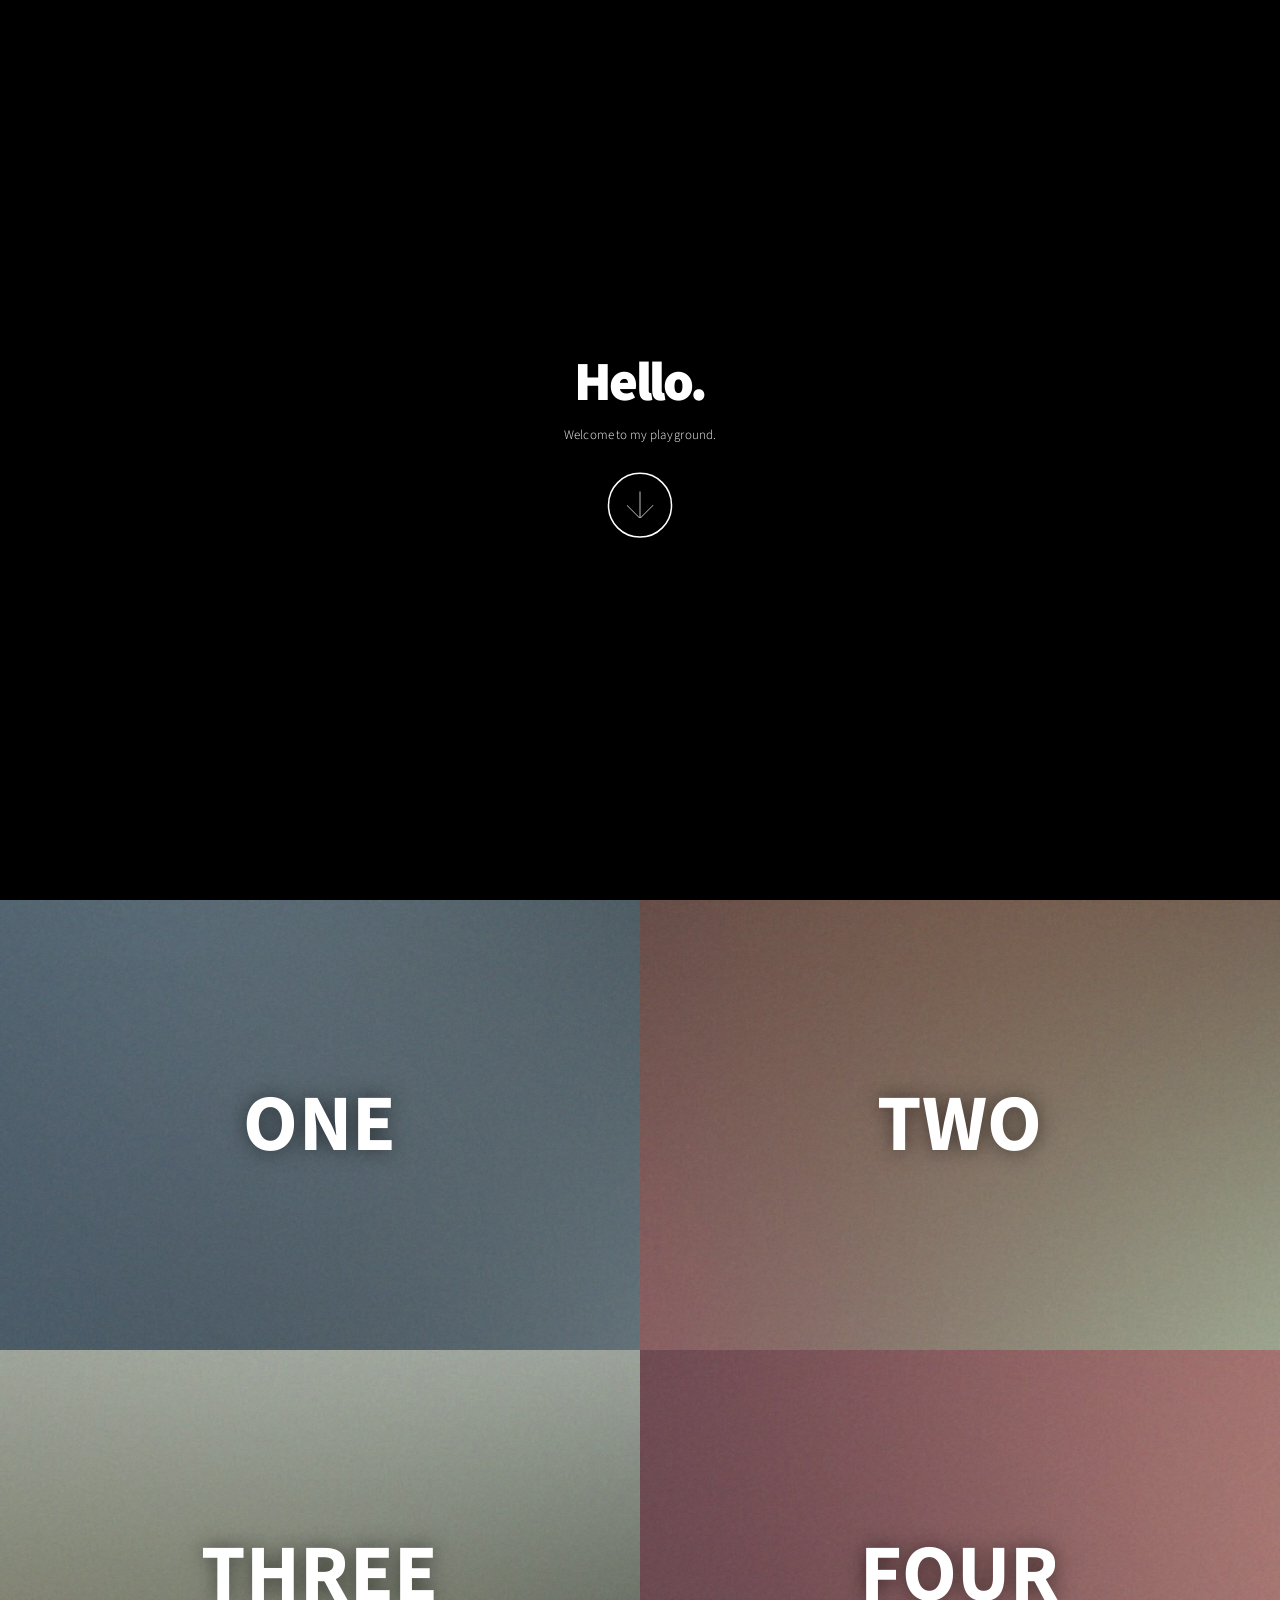
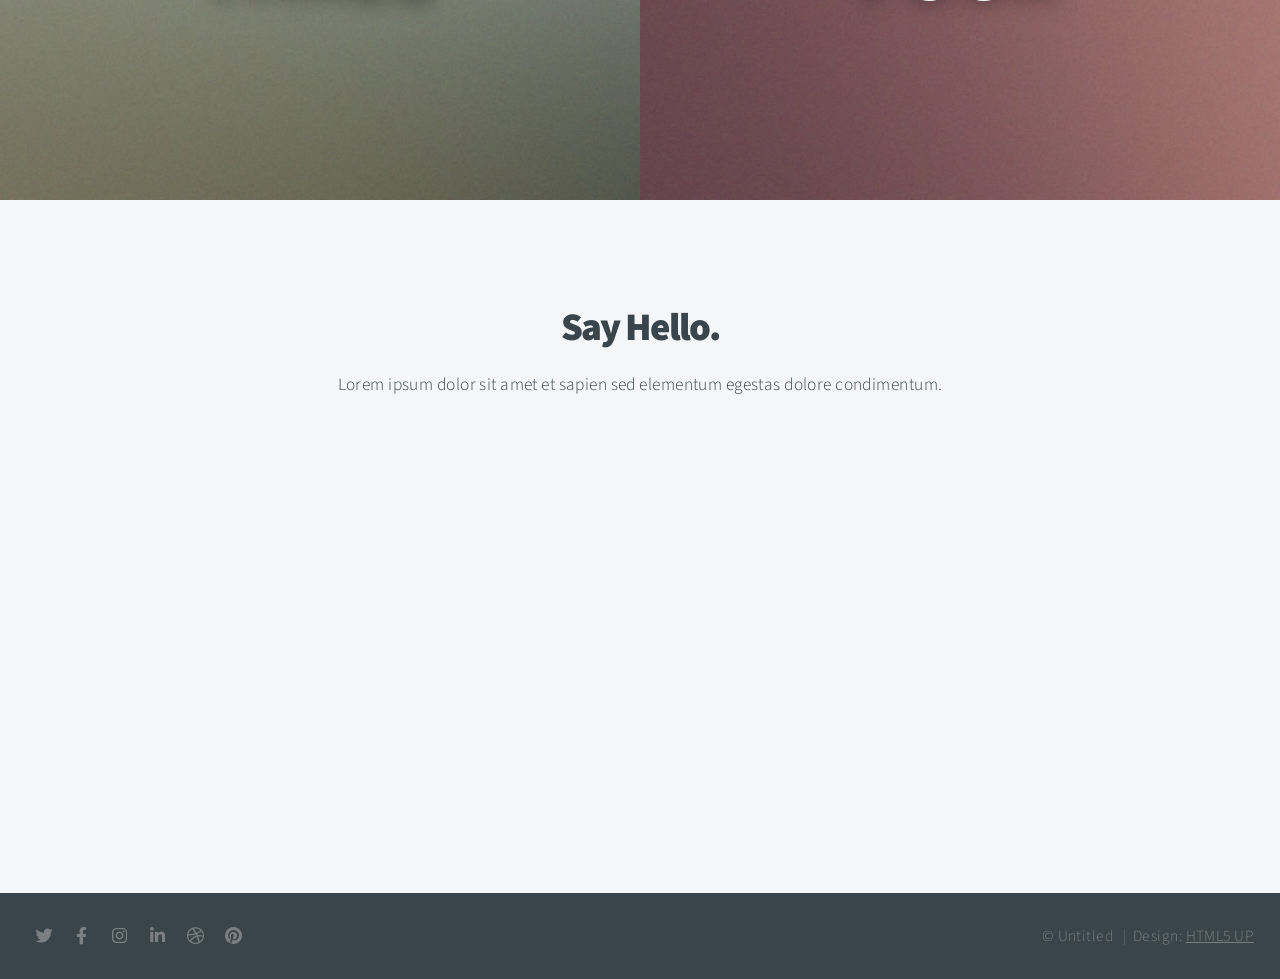
==== index.html @ 588d079d "first upload" ====
<!doctype html>
<!--
	Big Picture by HTML5 UP
	html5up.net | @ajlkn
	Free for personal and commercial use under the CCA 3.0 license (html5up.net/license)
-->
<html>
  <head>
    <title>BlackBrush</title>
    <meta charset="utf-8" />
    <meta
      name="viewport"
      content="width=device-width, initial-scale=1, user-scalable=no"
    />
    <link rel="stylesheet" href="assets/css/main.css" />
    <noscript
      ><link rel="stylesheet" href="assets/css/noscript.css"
    /></noscript>
  </head>
  <body class="is-preload">
    <!-- Header removed -->

    <!-- Intro -->
    <section id="intro" class="main style1 dark fullscreen">
      <div class="intro-video">
        <video id="intro-video" muted loop playsinline preload="metadata">
          <source src="video/loop-full.mp4" type="video/mp4" />
        </video>
      </div>
      <div class="content">
        <header>
          <h2>Hello.</h2>
        </header>
        <p>Welcome to my playground.</p>
        <footer>
          <a href="#work" class="button style2 down">More</a>
        </footer>
      </div>
    </section>

    <!-- #one and #two removed per request -->

    <!-- Work -->
    <section id="work" class="main style3 primary">
      <div class="content">
        <div class="gallery" id="gallery-main">
          <!-- PANEL 1 - Click to open Gallery One -->
          <!-- Do not edit the lightbox image list here; add lightbox images only in the hidden gallery section below -->
          <article class="from-left">
            <a href="#" class="image fit gallery-trigger" data-gallery="1">
              <img src="images/thumbs/01.jpg" alt="" />
              <div class="panel-text">One</div>
            </a>
          </article>

          <!-- PANEL 2 - Click to open Gallery Two -->
          <article class="from-right">
            <a href="#" class="image fit gallery-trigger" data-gallery="2">
              <img src="images/thumbs/02.jpg" alt="" />
              <div class="panel-text">Two</div>
            </a>
          </article>

          <!-- PANEL 3 - Click to open Gallery Three -->
          <article class="from-left">
            <a href="#" class="image fit gallery-trigger" data-gallery="3">
              <img src="images/thumbs/03.jpg" alt="" />
              <div class="panel-text">Three</div>
            </a>
          </article>

          <!-- PANEL 4 - Click to open Gallery Four -->
          <article class="from-right">
            <a href="#" class="image fit gallery-trigger" data-gallery="4">
              <img src="images/thumbs/04.jpg" alt="" />
              <div class="panel-text">Four</div>
            </a>
          </article>
        </div>

        <!-- OFF-SCREEN GALLERIES - Only edit this section to add or change lightbox images -->
        <!-- These hidden containers are the single source for each panel's lightbox content. -->
        <!-- For each gallery, edit the link target and visible text below using the attributes: -->
        <!--   data-link-href="<filename>" -->
        <!--   data-link-text="<label>" -->
        <!-- Example: data-link-href="video.html" data-link-text="Go to video.html" -->
        <div
          class="lightbox-gallery"
          id="gallery-1"
          data-link-href="video.html"
          data-link-text="See more of video"
          style="position: absolute; left: -9999px; top: -9999px"
        >
          <article>
            <a href="images/fulls/01.jpg">
              <img src="images/fulls/01.jpg" alt="" />
            </a>
          </article>
          <article>
            <a href="images/fulls/happy.jpg">
              <img src="images/fulls/happy.jpg" alt="" />
            </a>
          </article>
          <!-- Add more images here for Gallery 1 -->
        </div>

        <div
          class="lightbox-gallery"
          id="gallery-2"
          data-link-href="consistent.html"
          data-link-text="Go to consistent.html"
          style="position: absolute; left: -9999px; top: -9999px"
        >
          <article>
            <a href="images/fulls/02.jpg">
              <img src="images/fulls/02.jpg" alt="" />
            </a>
          </article>
          <!-- Add more images here for Gallery 2 -->
        </div>

        <div
          class="lightbox-gallery"
          id="gallery-3"
          data-link-href="3D.html"
          data-link-text="Go to 3D.html"
          style="position: absolute; left: -9999px; top: -9999px"
        >
          <article>
            <a href="images/fulls/03.jpg">
              <img src="images/fulls/03.jpg" alt="" />
            </a>
          </article>
          <!-- Add more images here for Gallery 3 -->
        </div>

        <div
          class="lightbox-gallery"
          id="gallery-4"
          data-link-href="other.html"
          data-link-text="Go to other.html"
          style="position: absolute; left: -9999px; top: -9999px"
        >
          <article>
            <a href="images/fulls/04.jpg">
              <img src="images/fulls/04.jpg" alt="" />
            </a>
          </article>
          <article>
            <a href="images/fulls/05.jpg">
              <img src="images/fulls/05.jpg" alt="" />
            </a>
          </article>
          <article>
            <a href="images/fulls/smiley.png">
              <img src="images/fulls/smiley.png" alt="" />
            </a>
          </article>
        </div>
      </div>
    </section>

    <!-- Contact -->
    <section id="contact" class="main style3 secondary">
      <div class="content">
        <header>
          <h2>Say Hello.</h2>
          <p>
            Lorem ipsum dolor sit amet et sapien sed elementum egestas dolore
            condimentum.
          </p>
        </header>
        <div class="box">
          <form method="post" action="#">
            <div class="fields">
              <div class="field half">
                <input type="text" name="name" placeholder="Name" />
              </div>
              <div class="field half">
                <input type="email" name="email" placeholder="Email" />
              </div>
              <div class="field">
                <textarea
                  name="message"
                  placeholder="Message"
                  rows="6"
                ></textarea>
              </div>
            </div>
            <ul class="actions special">
              <li><input type="submit" value="Send Message" /></li>
            </ul>
          </form>
        </div>
      </div>
    </section>

    <!-- Footer -->
    <footer id="footer">
      <!-- Icons -->
      <ul class="icons">
        <li>
          <a href="#" class="icon brands fa-twitter"
            ><span class="label">Twitter</span></a
          >
        </li>
        <li>
          <a href="#" class="icon brands fa-facebook-f"
            ><span class="label">Facebook</span></a
          >
        </li>
        <li>
          <a href="#" class="icon brands fa-instagram"
            ><span class="label">Instagram</span></a
          >
        </li>
        <li>
          <a href="#" class="icon brands fa-linkedin-in"
            ><span class="label">LinkedIn</span></a
          >
        </li>
        <li>
          <a href="#" class="icon brands fa-dribbble"
            ><span class="label">Dribbble</span></a
          >
        </li>
        <li>
          <a href="#" class="icon brands fa-pinterest"
            ><span class="label">Pinterest</span></a
          >
        </li>
      </ul>

      <!-- Menu -->
      <ul class="menu">
        <li>&copy; Untitled</li>
        <li>Design: <a href="https://html5up.net">HTML5 UP</a></li>
      </ul>
    </footer>

    <!-- Scripts -->
    <script src="assets/js/jquery.min.js"></script>
    <script src="assets/js/jquery.poptrox.min.js"></script>
    <script src="assets/js/jquery.scrolly.min.js"></script>
    <script src="assets/js/jquery.scrollex.min.js"></script>
    <script src="assets/js/browser.min.js"></script>
    <script src="assets/js/breakpoints.min.js"></script>
    <script src="assets/js/util.js"></script>
    <script src="assets/js/main.js"></script>
  </body>
</html>
---- assets/css/main.css ----
@import url("https://fonts.googleapis.com/css?family=Source+Sans+Pro:300,900");
@import url("fontawesome-all.min.css");

/*
	Big Picture by HTML5 UP
	html5up.net | @ajlkn
	Free for personal and commercial use under the CCA 3.0 license (html5up.net/license)
*/

html,
body,
div,
span,
applet,
object,
iframe,
h1,
h2,
h3,
h4,
h5,
h6,
p,
blockquote,
pre,
a,
abbr,
acronym,
address,
big,
cite,
code,
del,
dfn,
em,
img,
ins,
kbd,
q,
s,
samp,
small,
strike,
strong,
sub,
sup,
tt,
var,
b,
u,
i,
center,
dl,
dt,
dd,
ol,
ul,
li,
fieldset,
form,
label,
legend,
table,
caption,
tbody,
tfoot,
thead,
tr,
th,
td,
article,
aside,
canvas,
details,
embed,
figure,
figcaption,
footer,
header,
hgroup,
menu,
nav,
output,
ruby,
section,
summary,
time,
mark,
audio,
video {
  margin: 0;
  padding: 0;
  border: 0;
  font-size: 100%;
  font: inherit;
  vertical-align: baseline;
}

article,
aside,
details,
figcaption,
figure,
footer,
header,
hgroup,
menu,
nav,
section {
  display: block;
}

body {
  line-height: 1;
}

ol,
ul {
  list-style: none;
}

blockquote,
q {
  quotes: none;
}

blockquote:before,
blockquote:after,
q:before,
q:after {
  content: "";
  content: none;
}

table {
  border-collapse: collapse;
  border-spacing: 0;
}

body {
  -webkit-text-size-adjust: none;
}

mark {
  background-color: transparent;
  color: inherit;
}

input::-moz-focus-inner {
  border: 0;
  padding: 0;
}

input,
select,
textarea {
  -moz-appearance: none;
  -webkit-appearance: none;
  -ms-appearance: none;
  appearance: none;
}

/* Basic */

@-ms-viewport {
  width: device-width;
}

html {
  height: 100%;
}

html {
  box-sizing: border-box;
}

*,
*:before,
*:after {
  box-sizing: inherit;
}

body {
  background: #ffffff;
  height: 100%;
  min-width: 320px;
}

body.is-preload *,
body.is-preload *:before,
body.is-preload *:after {
  -moz-animation: none !important;
  -webkit-animation: none !important;
  -ms-animation: none !important;
  animation: none !important;
  -moz-transition: none !important;
  -webkit-transition: none !important;
  -ms-transition: none !important;
  transition: none !important;
}

/* Spinner */

@-moz-keyframes spinner-rotate {
  0% {
    -moz-transform: scale(1) rotate(0deg);
    -webkit-transform: scale(1) rotate(0deg);
    -ms-transform: scale(1) rotate(0deg);
    transform: scale(1) rotate(0deg);
  }

  100% {
    -moz-transform: scale(1) rotate(360deg);
    -webkit-transform: scale(1) rotate(360deg);
    -ms-transform: scale(1) rotate(360deg);
    transform: scale(1) rotate(360deg);
  }
}

@-webkit-keyframes spinner-rotate {
  0% {
    -moz-transform: scale(1) rotate(0deg);
    -webkit-transform: scale(1) rotate(0deg);
    -ms-transform: scale(1) rotate(0deg);
    transform: scale(1) rotate(0deg);
  }

  100% {
    -moz-transform: scale(1) rotate(360deg);
    -webkit-transform: scale(1) rotate(360deg);
    -ms-transform: scale(1) rotate(360deg);
    transform: scale(1) rotate(360deg);
  }
}

@-ms-keyframes spinner-rotate {
  0% {
    -moz-transform: scale(1) rotate(0deg);
    -webkit-transform: scale(1) rotate(0deg);
    -ms-transform: scale(1) rotate(0deg);
    transform: scale(1) rotate(0deg);
  }

  100% {
    -moz-transform: scale(1) rotate(360deg);
    -webkit-transform: scale(1) rotate(360deg);
    -ms-transform: scale(1) rotate(360deg);
    transform: scale(1) rotate(360deg);
  }
}

@keyframes spinner-rotate {
  0% {
    -moz-transform: scale(1) rotate(0deg);
    -webkit-transform: scale(1) rotate(0deg);
    -ms-transform: scale(1) rotate(0deg);
    transform: scale(1) rotate(0deg);
  }

  100% {
    -moz-transform: scale(1) rotate(360deg);
    -webkit-transform: scale(1) rotate(360deg);
    -ms-transform: scale(1) rotate(360deg);
    transform: scale(1) rotate(360deg);
  }
}

/* Loader */

@-moz-keyframes spinner-show {
  0% {
    opacity: 0;
  }

  100% {
    opacity: 1;
  }
}

@-webkit-keyframes spinner-show {
  0% {
    opacity: 0;
  }

  100% {
    opacity: 1;
  }
}

@-ms-keyframes spinner-show {
  0% {
    opacity: 0;
  }

  100% {
    opacity: 1;
  }
}

@keyframes spinner-show {
  0% {
    opacity: 0;
  }

  100% {
    opacity: 1;
  }
}

@-moz-keyframes spinner-hide {
  0% {
    -moz-transform: scale(1) rotate(0deg);
    -webkit-transform: scale(1) rotate(0deg);
    -ms-transform: scale(1) rotate(0deg);
    transform: scale(1) rotate(0deg);
    color: #e5e6e7;
    z-index: 100001;
  }

  99% {
    -moz-transform: scale(0.5) rotate(360deg);
    -webkit-transform: scale(0.5) rotate(360deg);
    -ms-transform: scale(0.5) rotate(360deg);
    transform: scale(0.5) rotate(360deg);
    color: #e5e6e7;
    z-index: 100001;
  }

  100% {
    -moz-transform: scale(0.5) rotate(360deg);
    -webkit-transform: scale(0.5) rotate(360deg);
    -ms-transform: scale(0.5) rotate(360deg);
    transform: scale(0.5) rotate(360deg);
    color: #e5e6e7;
    z-index: -1;
  }
}

@-webkit-keyframes spinner-hide {
  0% {
    -moz-transform: scale(1) rotate(0deg);
    -webkit-transform: scale(1) rotate(0deg);
    -ms-transform: scale(1) rotate(0deg);
    transform: scale(1) rotate(0deg);
    color: #e5e6e7;
    z-index: 100001;
  }

  99% {
    -moz-transform: scale(0.5) rotate(360deg);
    -webkit-transform: scale(0.5) rotate(360deg);
    -ms-transform: scale(0.5) rotate(360deg);
    transform: scale(0.5) rotate(360deg);
    color: #e5e6e7;
    z-index: 100001;
  }

  100% {
    -moz-transform: scale(0.5) rotate(360deg);
    -webkit-transform: scale(0.5) rotate(360deg);
    -ms-transform: scale(0.5) rotate(360deg);
    transform: scale(0.5) rotate(360deg);
    color: #e5e6e7;
    z-index: -1;
  }
}

@-ms-keyframes spinner-hide {
  0% {
    -moz-transform: scale(1) rotate(0deg);
    -webkit-transform: scale(1) rotate(0deg);
    -ms-transform: scale(1) rotate(0deg);
    transform: scale(1) rotate(0deg);
    color: #e5e6e7;
    z-index: 100001;
  }

  99% {
    -moz-transform: scale(0.5) rotate(360deg);
    -webkit-transform: scale(0.5) rotate(360deg);
    -ms-transform: scale(0.5) rotate(360deg);
    transform: scale(0.5) rotate(360deg);
    color: #e5e6e7;
    z-index: 100001;
  }

  100% {
    -moz-transform: scale(0.5) rotate(360deg);
    -webkit-transform: scale(0.5) rotate(360deg);
    -ms-transform: scale(0.5) rotate(360deg);
    transform: scale(0.5) rotate(360deg);
    color: #e5e6e7;
    z-index: -1;
  }
}

@keyframes spinner-hide {
  0% {
    -moz-transform: scale(1) rotate(0deg);
    -webkit-transform: scale(1) rotate(0deg);
    -ms-transform: scale(1) rotate(0deg);
    transform: scale(1) rotate(0deg);
    color: #e5e6e7;
    z-index: 100001;
  }

  99% {
    -moz-transform: scale(0.5) rotate(360deg);
    -webkit-transform: scale(0.5) rotate(360deg);
    -ms-transform: scale(0.5) rotate(360deg);
    transform: scale(0.5) rotate(360deg);
    color: #e5e6e7;
    z-index: 100001;
  }

  100% {
    -moz-transform: scale(0.5) rotate(360deg);
    -webkit-transform: scale(0.5) rotate(360deg);
    -ms-transform: scale(0.5) rotate(360deg);
    transform: scale(0.5) rotate(360deg);
    color: #e5e6e7;
    z-index: -1;
  }
}

@-moz-keyframes overlay-hide {
  0% {
    opacity: 1;
    z-index: 100000;
  }

  15% {
    opacity: 1;
    z-index: 100000;
  }

  99% {
    opacity: 0;
    z-index: 100000;
  }

  100% {
    opacity: 0;
    z-index: -1;
  }
}

@-webkit-keyframes overlay-hide {
  0% {
    opacity: 1;
    z-index: 100000;
  }

  15% {
    opacity: 1;
    z-index: 100000;
  }

  99% {
    opacity: 0;
    z-index: 100000;
  }

  100% {
    opacity: 0;
    z-index: -1;
  }
}

@-ms-keyframes overlay-hide {
  0% {
    opacity: 1;
    z-index: 100000;
  }

  15% {
    opacity: 1;
    z-index: 100000;
  }

  99% {
    opacity: 0;
    z-index: 100000;
  }

  100% {
    opacity: 0;
    z-index: -1;
  }
}

@keyframes overlay-hide {
  0% {
    opacity: 1;
    z-index: 100000;
  }

  15% {
    opacity: 1;
    z-index: 100000;
  }

  99% {
    opacity: 0;
    z-index: 100000;
  }

  100% {
    opacity: 0;
    z-index: -1;
  }
}

body {
  text-decoration: none;
}

body:before {
  -moz-animation:
    spinner-show 1.5s 1 0.25s ease forwards,
    spinner-hide 0.25s ease-in-out forwards !important;
  -webkit-animation:
    spinner-show 1.5s 1 0.25s ease forwards,
    spinner-hide 0.25s ease-in-out forwards !important;
  -ms-animation:
    spinner-show 1.5s 1 0.25s ease forwards,
    spinner-hide 0.25s ease-in-out forwards !important;
  animation:
    spinner-show 1.5s 1 0.25s ease forwards,
    spinner-hide 0.25s ease-in-out forwards !important;
  -moz-transform-origin: 50% 50%;
  -webkit-transform-origin: 50% 50%;
  -ms-transform-origin: 50% 50%;
  transform-origin: 50% 50%;
  -moz-osx-font-smoothing: grayscale;
  -webkit-font-smoothing: antialiased;
  font-family: FontAwesome;
  font-style: normal;
  font-weight: normal;
  text-transform: none !important;
  color: #e5e6e7;
  content: "\f1ce";
  cursor: default;
  display: block;
  font-size: 2em;
  height: 2em;
  left: 50%;
  line-height: 2em;
  margin: -1em 0 0 -1em;
  opacity: 0;
  position: fixed;
  text-align: center;
  top: 50%;
  width: 2em;
  z-index: -1;
}

body:after {
  -moz-animation: overlay-hide 1.5s ease-in forwards !important;
  -webkit-animation: overlay-hide 1.5s ease-in forwards !important;
  -ms-animation: overlay-hide 1.5s ease-in forwards !important;
  animation: overlay-hide 1.5s ease-in forwards !important;
  background: #ffffff;
  content: "";
  display: block;
  height: 100%;
  left: 0;
  opacity: 0;
  position: fixed;
  top: 0;
  width: 100%;
  z-index: -1;
}

body.is-preload:before {
  -moz-animation:
    spinner-show 1.5s 1 0.25s ease forwards,
    spinner-rotate 0.75s infinite linear !important;
  -webkit-animation:
    spinner-show 1.5s 1 0.25s ease forwards,
    spinner-rotate 0.75s infinite linear !important;
  -ms-animation:
    spinner-show 1.5s 1 0.25s ease forwards,
    spinner-rotate 0.75s infinite linear !important;
  animation:
    spinner-show 1.5s 1 0.25s ease forwards,
    spinner-rotate 0.75s infinite linear !important;
  z-index: 100001;
}

body.is-preload:after {
  -moz-animation: none !important;
  -webkit-animation: none !important;
  -ms-animation: none !important;
  animation: none !important;
  opacity: 1;
  z-index: 100000;
}

@media (-webkit-min-device-pixel-ratio: 2) {
  body:before {
    line-height: 2.025em;
  }
}

/* Type */

body,
input,
textarea,
select {
  font-family: "Source Sans Pro", "sans-serif";
  font-weight: 300;
  font-size: 18pt;
  line-height: 1.75em;
  color: #39454b;
  letter-spacing: 0.025em;
}

@media screen and (max-width: 1920px) {
  body,
  input,
  textarea,
  select {
    font-size: 17pt;
  }
}

@media screen and (max-width: 1680px) {
  body,
  input,
  textarea,
  select {
    font-size: 15pt;
  }
}

@media screen and (max-width: 1280px) {
  body,
  input,
  textarea,
  select {
    font-size: 13pt;
  }
}

@media screen and (max-width: 1000px) {
  body,
  input,
  textarea,
  select {
    font-size: 13pt;
  }
}

@media screen and (max-width: 736px) {
  body,
  input,
  textarea,
  select {
    font-size: 12pt;
    line-height: 1.5em;
  }
}

h1,
h2,
h3,
h4,
h5,
h6 {
  font-weight: 900;
  color: inherit;
  letter-spacing: -0.0325em;
}

h1 a,
h2 a,
h3 a,
h4 a,
h5 a,
h6 a {
  color: inherit;
  text-decoration: none;
}

h2 {
  font-size: 2.25em;
  line-height: 1.25em;
  letter-spacing: -0.05em;
}

@media screen and (max-width: 736px) {
  h2 {
    font-size: 1.5em;
  }
}

strong,
b {
  font-weight: 900;
  color: inherit;
}

em,
i {
  font-style: italic;
}

a {
  -moz-transition: color 0.2s ease-in-out;
  -webkit-transition: color 0.2s ease-in-out;
  -ms-transition: color 0.2s ease-in-out;
  transition: color 0.2s ease-in-out;
  color: #98c593;
}

sub {
  position: relative;
  top: 0.5em;
  font-size: 0.8em;
}

sup {
  position: relative;
  top: -0.5em;
  font-size: 0.8em;
}

hr {
  border: 0;
  border-top: solid 1px #e5e6e7;
}

blockquote {
  border-left: solid 0.5em #e5e6e7;
  padding: 1em 0 1em 2em;
  font-style: italic;
}

p,
ul,
ol,
dl,
table {
  margin-bottom: 1em;
}

/* Box */

.box {
  background: #ffffff;
  color: #39454b;
  padding: 2em;
}

.box > :last-child {
  margin-bottom: 0;
}

.box.style2 {
  padding: 3.5em 2.5em 3.5em 2.5em;
}

@media screen and (max-width: 736px) {
  .box {
    padding: 1em;
  }

  .box.style2 {
    padding: 1.5em 1.25em 1.5em 1.25em;
    background-color: rgba(255, 255, 255, 0.9);
  }
}

/* Button */

input[type="button"],
input[type="submit"],
input[type="reset"],
.button,
button {
  -moz-appearance: none;
  -webkit-appearance: none;
  -ms-appearance: none;
  appearance: none;
  -moz-transition: background-color 0.2s ease-in-out;
  -webkit-transition: background-color 0.2s ease-in-out;
  -ms-transition: background-color 0.2s ease-in-out;
  transition: background-color 0.2s ease-in-out;
  background-color: #98c593;
  border: 0;
  border-radius: 3.5em;
  color: #ffffff;
  cursor: pointer;
  display: inline-block;
  height: 3.5em;
  line-height: 3.5em;
  outline: 0;
  padding: 0 2em 0 2em;
  position: relative;
  text-align: center;
  text-decoration: none;
}

input[type="button"].down,
input[type="submit"].down,
input[type="reset"].down,
.button.down,
button.down {
  width: 5em;
  height: 5em;
  line-height: 4.5em;
  padding: 0;
  background-image: url("images/dark-arrow.svg");
  background-position: center center;
  background-repeat: no-repeat;
  text-indent: -10em;
  overflow: hidden;
}

input[type="button"].down.anchored,
input[type="submit"].down.anchored,
input[type="reset"].down.anchored,
.button.down.anchored,
button.down.anchored {
  bottom: 0;
  border-bottom: 0;
  border-radius: 3em 3em 0 0;
  height: 4.5em;
  margin-left: -2.5em;
}

input[type="button"].anchored,
input[type="submit"].anchored,
input[type="reset"].anchored,
.button.anchored,
button.anchored {
  position: absolute;
  left: 50%;
}

input[type="button"]:hover,
input[type="submit"]:hover,
input[type="reset"]:hover,
.button:hover,
button:hover {
  background-color: #a8cea4;
}

input[type="button"]:active,
input[type="submit"]:active,
input[type="reset"]:active,
.button:active,
button:active {
  background-color: #88bc82;
}

input[type="button"].style2,
input[type="submit"].style2,
input[type="reset"].style2,
.button.style2,
button.style2 {
  background-color: transparent;
  border: solid 2px #e5e6e7;
  color: inherit;
}

input[type="button"].style2:hover,
input[type="submit"].style2:hover,
input[type="reset"].style2:hover,
.button.style2:hover,
button.style2:hover {
  background-color: rgba(229, 230, 231, 0.25);
}

input[type="button"].style2:active,
input[type="submit"].style2:active,
input[type="reset"].style2:active,
.button.style2:active,
button.style2:active {
  background-color: rgba(229, 230, 231, 0.375);
}

input[type="button"].style2.down,
input[type="submit"].style2.down,
input[type="reset"].style2.down,
.button.style2.down,
button.style2.down {
  background-image: url("images/arrow.svg");
}

/* Form */

form {
  margin: 0 0 2em 0;
}

form > :last-child {
  margin-bottom: 0;
}

form > .fields {
  display: -moz-flex;
  display: -webkit-flex;
  display: -ms-flex;
  display: flex;
  -moz-flex-wrap: wrap;
  -webkit-flex-wrap: wrap;
  -ms-flex-wrap: wrap;
  flex-wrap: wrap;
  width: calc(100% + 3em);
  margin: -1.5em 0 2em -1.5em;
}

form > .fields > .field {
  -moz-flex-grow: 0;
  -webkit-flex-grow: 0;
  -ms-flex-grow: 0;
  flex-grow: 0;
  -moz-flex-shrink: 0;
  -webkit-flex-shrink: 0;
  -ms-flex-shrink: 0;
  flex-shrink: 0;
  padding: 1.5em 0 0 1.5em;
  width: calc(100% - 1.5em);
}

form > .fields > .field.half {
  width: calc(50% - 0.75em);
}

form > .fields > .field.third {
  width: calc(100% / 3 - 0.5em);
}

form > .fields > .field.quarter {
  width: calc(25% - 0.375em);
}

@media screen and (max-width: 480px) {
  form > .fields {
    width: calc(100% + 2em);
    margin: -1em 0 2em -1em;
  }

  form > .fields > .field {
    padding: 1em 0 0 1em;
    width: calc(100% - 1em);
  }

  form > .fields > .field.half {
    width: calc(100% - 1em);
  }

  form > .fields > .field.third {
    width: calc(100% - 1em);
  }

  form > .fields > .field.quarter {
    width: calc(100% - 1em);
  }
}

label {
  display: block;
}

input[type="text"],
input[type="password"],
input[type="email"],
input[type="tel"],
input[type="search"],
input[type="url"],
select,
textarea {
  -moz-appearance: none;
  -webkit-appearance: none;
  -ms-appearance: none;
  appearance: none;
  -moz-transition:
    border-color 0.2s ease-in-out,
    color 0.2s ease-in-out;
  -webkit-transition:
    border-color 0.2s ease-in-out,
    color 0.2s ease-in-out;
  -ms-transition:
    border-color 0.2s ease-in-out,
    color 0.2s ease-in-out;
  transition:
    border-color 0.2s ease-in-out,
    color 0.2s ease-in-out;
  color: #39454b;
  display: block;
  width: 100%;
  padding: 0.65em 0.75em;
  background: none;
  border: solid 2px #e5e6e7;
  color: inherit;
  border-radius: 0.5em;
  outline: none;
}

input[type="text"]:focus,
input[type="password"]:focus,
input[type="email"]:focus,
input[type="tel"]:focus,
input[type="search"]:focus,
input[type="url"]:focus,
select:focus,
textarea:focus {
  border-color: #9ac8e9;
}

input[type="text"],
input[type="password"],
input[type="email"],
input[type="tel"],
input[type="search"],
input[type="url"],
select {
  line-height: 1.35em;
}

textarea {
  min-height: 8em;
}

::-moz-focus-inner {
  border: 0;
}

::-webkit-input-placeholder {
  opacity: 0.375;
}

:-moz-placeholder {
  opacity: 0.375;
}

::-moz-placeholder {
  opacity: 0.375;
}

:-ms-input-placeholder {
  opacity: 0.375;
}

/* Icon */

.icon {
  text-decoration: none;
  position: relative;
  text-decoration: none;
}

.icon:before {
  -moz-osx-font-smoothing: grayscale;
  -webkit-font-smoothing: antialiased;
  display: inline-block;
  font-style: normal;
  font-variant: normal;
  text-rendering: auto;
  line-height: 1;
  text-transform: none !important;
  font-family: "Font Awesome 5 Free";
  font-weight: 400;
}

.icon:before {
  line-height: inherit;
}

.icon > .label {
  display: none;
}

.icon.solid:before {
  font-weight: 900;
}

.icon.brands:before {
  font-family: "Font Awesome 5 Brands";
}

/* Image */

.image {
  position: relative;
  display: inline-block;
}

.image:before {
  content: "";
  position: absolute;
  left: 0;
  top: 0;
  width: 100%;
  height: 100%;
  background: url("images/overlay.png");
}

.image img {
  display: block;
  width: 100%;
}

.image.featured {
  display: block;
  width: 100%;
  margin: 0 0 2em 0;
}

.image.fit {
  display: block;
  width: 100%;
}

.image.left {
  float: left;
  margin: 0 2em 2em 0;
}

.image.centered {
  display: block;
  margin: 0 0 2em 0;
}

.image.centered img {
  margin: 0 auto;
  width: auto;
}

/* List */

ul.default {
  list-style: disc;
  padding-left: 1em;
}

ul.default li {
  padding-left: 0.5em;
}

ul.menu {
  cursor: default;
}

ul.menu li {
  display: inline-block;
  line-height: 1em;
  border-left: solid 1px #e5e6e7;
  padding: 0 0 0 0.5em;
  margin: 0 0 0 0.5em;
}

ul.menu li:first-child {
  border-left: 0;
  padding-left: 0;
  margin-left: 0;
}

ol.default {
  list-style: decimal;
  padding-left: 1.25em;
}

ol.default li {
  padding-left: 0.25em;
}

/* Actions */

ul.actions {
  display: -moz-flex;
  display: -webkit-flex;
  display: -ms-flex;
  display: flex;
  cursor: default;
  list-style: none;
  margin-left: -1em;
  padding-left: 0;
}

ul.actions li {
  padding: 0 0 0 1em;
  vertical-align: middle;
}

ul.actions.special {
  -moz-justify-content: center;
  -webkit-justify-content: center;
  -ms-justify-content: center;
  justify-content: center;
  width: 100%;
  margin-left: 0;
}

ul.actions.special li:first-child {
  padding-left: 0;
}

ul.actions.stacked {
  -moz-flex-direction: column;
  -webkit-flex-direction: column;
  -ms-flex-direction: column;
  flex-direction: column;
  margin-left: 0;
}

ul.actions.stacked li {
  padding: 1.3em 0 0 0;
}

ul.actions.stacked li:first-child {
  padding-top: 0;
}

ul.actions.fit {
  width: calc(100% + 1em);
}

ul.actions.fit li {
  -moz-flex-grow: 1;
  -webkit-flex-grow: 1;
  -ms-flex-grow: 1;
  flex-grow: 1;
  -moz-flex-shrink: 1;
  -webkit-flex-shrink: 1;
  -ms-flex-shrink: 1;
  flex-shrink: 1;
  width: 100%;
}

ul.actions.fit li > * {
  width: 100%;
}

ul.actions.fit.stacked {
  width: 100%;
}

@media screen and (max-width: 480px) {
  ul.actions:not(.fixed) {
    -moz-flex-direction: column;
    -webkit-flex-direction: column;
    -ms-flex-direction: column;
    flex-direction: column;
    margin-left: 0;
    width: 100% !important;
  }

  ul.actions:not(.fixed) li {
    -moz-flex-grow: 1;
    -webkit-flex-grow: 1;
    -ms-flex-grow: 1;
    flex-grow: 1;
    -moz-flex-shrink: 1;
    -webkit-flex-shrink: 1;
    -ms-flex-shrink: 1;
    flex-shrink: 1;
    padding: 1em 0 0 0;
    text-align: center;
    width: 100%;
  }

  ul.actions:not(.fixed) li > * {
    width: 100%;
  }

  ul.actions:not(.fixed) li:first-child {
    padding-top: 0;
  }

  ul.actions:not(.fixed) li input[type="submit"],
  ul.actions:not(.fixed) li input[type="reset"],
  ul.actions:not(.fixed) li input[type="button"],
  ul.actions:not(.fixed) li button,
  ul.actions:not(.fixed) li .button {
    width: 100%;
  }

  ul.actions:not(.fixed) li input[type="submit"].icon:before,
  ul.actions:not(.fixed) li input[type="reset"].icon:before,
  ul.actions:not(.fixed) li input[type="button"].icon:before,
  ul.actions:not(.fixed) li button.icon:before,
  ul.actions:not(.fixed) li .button.icon:before {
    margin-left: -0.5rem;
  }
}

/* Icons */

ul.icons {
  cursor: default;
}

ul.icons li {
  display: inline-block;
}

ul.icons a {
  display: inline-block;
  width: 2em;
  height: 2em;
  line-height: 2em;
  text-align: center;
  border: 0;
}

/* Sections/Article */

header {
  margin-bottom: 1em;
}

header p {
  display: block;
  margin: 1em 0 0 0;
  padding: 0 0 0.5em 0;
}

footer {
  margin-top: 2em;
}

/* Table */

table {
  width: 100%;
}

table.default {
  width: 100%;
}

table.default tbody tr:nth-child(2n + 2) {
  background: rgba(229, 230, 231, 0.5);
}

table.default td {
  padding: 0.5em 1em 0.5em 1em;
}

table.default th {
  text-align: left;
  font-weight: 900;
  padding: 0.5em 1em 0.5em 1em;
}

table.default thead {
  background: #39454b;
  color: #ffffff;
}

table.default tfoot {
  background: #e5e6e7;
}

/* Poptrox */

.poptrox-popup {
  -moz-box-sizing: content-box;
  -webkit-box-sizing: content-box;
  -ms-box-sizing: content-box;
  box-sizing: content-box;
  background: #fff;
  padding-bottom: 3em;
  box-shadow: 0 0.1em 0.15em 0 rgba(0, 0, 0, 0.15);
}

.poptrox-popup .loader {
  position: absolute;
  top: 50%;
  left: 50%;
  margin: -1em 0 0 -1em;
  width: 2em;
  height: 2em;
  display: block;
  font-size: 2em;
}

.poptrox-popup .loader:before {
  -moz-animation: spinner-rotate 0.75s infinite linear !important;
  -webkit-animation: spinner-rotate 0.75s infinite linear !important;
  -ms-animation: spinner-rotate 0.75s infinite linear !important;
  animation: spinner-rotate 0.75s infinite linear !important;
  -moz-osx-font-smoothing: grayscale;
  -webkit-font-smoothing: antialiased;
  font-family: FontAwesome;
  font-style: normal;
  font-weight: normal;
  text-transform: none !important;
  color: #e5e6e7;
  content: "\f1ce";
  cursor: default;
  display: block;
  height: 2em;
  left: 0;
  line-height: 2em;
  position: absolute;
  text-align: center;
  top: 0;
  width: 2em;
}

.poptrox-popup .caption {
  position: absolute;
  bottom: 0;
  left: 0;
  background: #ffffff;
  width: 100%;
  height: 3em;
  line-height: 2.8em;
  text-align: center;
  cursor: default;
  z-index: 1;
  font-size: 0.9em;
}

.poptrox-popup .nav-next,
.poptrox-popup .nav-previous {
  -moz-transition: opacity 0.2s ease-in-out;
  -webkit-transition: opacity 0.2s ease-in-out;
  -ms-transition: opacity 0.2s ease-in-out;
  transition: opacity 0.2s ease-in-out;
  position: absolute;
  top: 0;
  width: 50%;
  height: 100%;
  opacity: 0;
  cursor: pointer;
  background: rgba(0, 0, 0, 0.01);
  -webkit-tap-highlight-color: rgba(255, 255, 255, 0);
}

.poptrox-popup .nav-next:before,
.poptrox-popup .nav-previous:before {
  content: "";
  position: absolute;
  width: 96px;
  height: 64px;
  background: url("images/poptrox-nav.svg");
  top: calc(50% - 1.5em);
  margin: -32px 0 0 0;
}

.poptrox-popup:hover .nav-next,
.poptrox-popup:hover .nav-previous {
  opacity: 0.5;
}

.poptrox-popup:hover .nav-next:hover,
.poptrox-popup:hover .nav-previous:hover {
  opacity: 1;
}

.poptrox-popup .nav-previous:before {
  -moz-transform: scaleX(-1);
  -webkit-transform: scaleX(-1);
  -ms-transform: scaleX(-1);
  transform: scaleX(-1);
  -ms-filter: "FlipH";
  filter: FlipH;
}

.poptrox-popup .nav-next {
  right: 0;
}

.poptrox-popup .nav-next:before {
  right: 0;
}

.poptrox-popup .nav-previous {
  left: 0;
}

.poptrox-popup .nav-previous:before {
  left: 0;
}

.poptrox-popup .closer {
  -moz-transition: opacity 0.2s ease-in-out;
  -webkit-transition: opacity 0.2s ease-in-out;
  -ms-transition: opacity 0.2s ease-in-out;
  transition: opacity 0.2s ease-in-out;
  position: absolute;
  top: 0;
  right: 0;
  width: 64px;
  height: 64px;
  text-indent: -9999px;
  z-index: 2;
  opacity: 0;
  -webkit-tap-highlight-color: rgba(255, 255, 255, 0);
}

.poptrox-popup .closer:before {
  content: "";
  display: block;
  position: absolute;
  right: 16px;
  top: 16px;
  width: 40px;
  height: 40px;
  border-radius: 100%;
  box-shadow: inset 0 0 0 2px #fff;
  background: url("images/poptrox-closer.svg") center center;
  color: #ffffff !important;
}

.poptrox-popup:hover .closer {
  opacity: 0.5;
}

.poptrox-popup:hover .closer:hover {
  opacity: 1;
}

body.is-touch .poptrox-popup .nav-next,
body.is-touch .poptrox-popup .nav-previous,
body.is-touch .poptrox-popup .closer {
  opacity: 1 !important;
}

.poptrox-popup .gallery-caption-link {
  position: absolute;
  bottom: 0;
  left: 0;
  width: 100%;
  height: 3em;
  background: #ffffff;
  line-height: 3em;
  text-align: center;
  z-index: 1;
  box-shadow: 0 -1px 0 rgba(0, 0, 0, 0.08);
}

.poptrox-popup .gallery-caption-link a {
  display: inline-block;
  height: 100%;
  padding: 0 1em;
  color: inherit;
  text-decoration: none;
}

.poptrox-popup .gallery-caption-link a:hover {
  background: #f7f7f7;
}

@media screen and (max-width: 736px) {
  .poptrox-popup .nav-next:before,
  .poptrox-popup .nav-previous:before {
    width: 48px;
    height: 32px;
    background-size: contain;
    margin: -16px 0 0 0;
  }

  .poptrox-popup .closer:before {
    right: 12px;
    top: 12px;
    width: 20px;
    height: 20px;
    box-shadow: inset 0 0 0 1px #fff;
    background-size: contain;
    opacity: 0.65;
  }
}

/* Gallery */

/* Gallery: full-screen grid of large boxes */
.gallery {
  display: grid;
  grid-template-columns: repeat(2, 1fr);
  grid-template-rows: repeat(3, 1fr);
  grid-auto-rows: 1fr;
  gap: 0;
  width: 80%;
  max-width: none;
  height: 100%;
  margin: 0 auto;
  align-content: stretch;
  justify-items: stretch;
}

.gallery article {
  transition:
    transform 1s ease,
    opacity 1s ease;
  transform: translateX(0);
  position: relative;
  opacity: 1;
  overflow: hidden;
  height: 100%;
}

.gallery article .image {
  margin: 0;
  display: block;
  width: 100%;
  height: 100%;
}

/* Dissolve-in animation for gallery images on touch/mobile only */
body.is-touch .gallery article img {
  opacity: 0;
  transition: opacity 0.75s ease;
}

body.is-touch .gallery article.dissolve-in img {
  opacity: 1;
}

.gallery article:nth-last-child(1n) {
  transition-delay: 0.05s;
}

.gallery article:nth-last-child(2n) {
  -moz-transition-delay: 0.05s;
  -webkit-transition-delay: 0.05s;
  -ms-transition-delay: 0.05s;
  transition-delay: 0.05s;
}

.gallery article:nth-last-child(2n) {
  -moz-transition-delay: 0.1s;
  -webkit-transition-delay: 0.1s;
  -ms-transition-delay: 0.1s;
  transition-delay: 0.1s;
}

.gallery article:nth-last-child(3n) {
  -moz-transition-delay: 0.1s;
  -webkit-transition-delay: 0.1s;
  -ms-transition-delay: 0.1s;
  transition-delay: 0.1s;
}

.gallery article:nth-last-child(3n) {
  -moz-transition-delay: 0.15s;
  -webkit-transition-delay: 0.15s;
  -ms-transition-delay: 0.15s;
  transition-delay: 0.15s;
}

.gallery article:nth-last-child(4n) {
  -moz-transition-delay: 0.15s;
  -webkit-transition-delay: 0.15s;
  -ms-transition-delay: 0.15s;
  transition-delay: 0.15s;
}

.gallery article:nth-last-child(4n) {
  -moz-transition-delay: 0.2s;
  -webkit-transition-delay: 0.2s;
  -ms-transition-delay: 0.2s;
  transition-delay: 0.2s;
}

.gallery article:nth-last-child(5n) {
  -moz-transition-delay: 0.2s;
  -webkit-transition-delay: 0.2s;
  -ms-transition-delay: 0.2s;
  transition-delay: 0.2s;
}

.gallery article:nth-last-child(5n) {
  -moz-transition-delay: 0.25s;
  -webkit-transition-delay: 0.25s;
  -ms-transition-delay: 0.25s;
  transition-delay: 0.25s;
}

.gallery article:nth-last-child(6n) {
  -moz-transition-delay: 0.25s;
  -webkit-transition-delay: 0.25s;
  -ms-transition-delay: 0.25s;
  transition-delay: 0.25s;
}

.gallery article:nth-last-child(6n) {
  -moz-transition-delay: 0.3s;
  -webkit-transition-delay: 0.3s;
  -ms-transition-delay: 0.3s;
  transition-delay: 0.3s;
}

.gallery article:nth-last-child(7n) {
  -moz-transition-delay: 0.3s;
  -webkit-transition-delay: 0.3s;
  -ms-transition-delay: 0.3s;
  transition-delay: 0.3s;
}

.gallery article:nth-last-child(7n) {
  -moz-transition-delay: 0.35s;
  -webkit-transition-delay: 0.35s;
  -ms-transition-delay: 0.35s;
  transition-delay: 0.35s;
}

.gallery article:nth-last-child(8n) {
  -moz-transition-delay: 0.35s;
  -webkit-transition-delay: 0.35s;
  -ms-transition-delay: 0.35s;
  transition-delay: 0.35s;
}

.gallery article:nth-last-child(8n) {
  -moz-transition-delay: 0.4s;
  -webkit-transition-delay: 0.4s;
  -ms-transition-delay: 0.4s;
  transition-delay: 0.4s;
}

.gallery article:nth-last-child(9n) {
  -moz-transition-delay: 0.4s;
  -webkit-transition-delay: 0.4s;
  -ms-transition-delay: 0.4s;
  transition-delay: 0.4s;
}

.gallery article:nth-last-child(9n) {
  -moz-transition-delay: 0.45s;
  -webkit-transition-delay: 0.45s;
  -ms-transition-delay: 0.45s;
  transition-delay: 0.45s;
}

.gallery article:nth-last-child(10n) {
  -moz-transition-delay: 0.45s;
  -webkit-transition-delay: 0.45s;
  -ms-transition-delay: 0.45s;
  transition-delay: 0.45s;
}

.gallery article:nth-last-child(10n) {
  -moz-transition-delay: 0.5s;
  -webkit-transition-delay: 0.5s;
  -ms-transition-delay: 0.5s;
  transition-delay: 0.5s;
}

.gallery article:nth-last-child(11n) {
  -moz-transition-delay: 0.5s;
  -webkit-transition-delay: 0.5s;
  -ms-transition-delay: 0.5s;
  transition-delay: 0.5s;
}

.gallery article:nth-last-child(11n) {
  -moz-transition-delay: 0.55s;
  -webkit-transition-delay: 0.55s;
  -ms-transition-delay: 0.55s;
  transition-delay: 0.55s;
}

.gallery article:nth-last-child(12n) {
  -moz-transition-delay: 0.55s;
  -webkit-transition-delay: 0.55s;
  -ms-transition-delay: 0.55s;
  transition-delay: 0.55s;
}

.gallery article:nth-last-child(12n) {
  -moz-transition-delay: 0.6s;
  -webkit-transition-delay: 0.6s;
  -ms-transition-delay: 0.6s;
  transition-delay: 0.6s;
}

.gallery article:nth-last-child(13n) {
  -moz-transition-delay: 0.6s;
  -webkit-transition-delay: 0.6s;
  -ms-transition-delay: 0.6s;
  transition-delay: 0.6s;
}

.gallery article:nth-last-child(13n) {
  -moz-transition-delay: 0.65s;
  -webkit-transition-delay: 0.65s;
  -ms-transition-delay: 0.65s;
  transition-delay: 0.65s;
}

.gallery article:nth-last-child(14n) {
  -moz-transition-delay: 0.65s;
  -webkit-transition-delay: 0.65s;
  -ms-transition-delay: 0.65s;
  transition-delay: 0.65s;
}

.gallery article:nth-last-child(14n) {
  -moz-transition-delay: 0.7s;
  -webkit-transition-delay: 0.7s;
  -ms-transition-delay: 0.7s;
  transition-delay: 0.7s;
}

.gallery article:nth-last-child(15n) {
  -moz-transition-delay: 0.7s;
  -webkit-transition-delay: 0.7s;
  -ms-transition-delay: 0.7s;
  transition-delay: 0.7s;
}

.gallery article:nth-last-child(15n) {
  -moz-transition-delay: 0.75s;
  -webkit-transition-delay: 0.75s;
  -ms-transition-delay: 0.75s;
  transition-delay: 0.75s;
}

.gallery article:nth-last-child(16n) {
  -moz-transition-delay: 0.75s;
  -webkit-transition-delay: 0.75s;
  -ms-transition-delay: 0.75s;
  transition-delay: 0.75s;
}

.gallery article:nth-last-child(16n) {
  -moz-transition-delay: 0.8s;
  -webkit-transition-delay: 0.8s;
  -ms-transition-delay: 0.8s;
  transition-delay: 0.8s;
}

.gallery article:nth-last-child(17n) {
  -moz-transition-delay: 0.8s;
  -webkit-transition-delay: 0.8s;
  -ms-transition-delay: 0.8s;
  transition-delay: 0.8s;
}

.gallery article:nth-last-child(17n) {
  -moz-transition-delay: 0.85s;
  -webkit-transition-delay: 0.85s;
  -ms-transition-delay: 0.85s;
  transition-delay: 0.85s;
}

.gallery article:nth-last-child(18n) {
  -moz-transition-delay: 0.85s;
  -webkit-transition-delay: 0.85s;
  -ms-transition-delay: 0.85s;
  transition-delay: 0.85s;
}

.gallery article:nth-last-child(18n) {
  -moz-transition-delay: 0.9s;
  -webkit-transition-delay: 0.9s;
  -ms-transition-delay: 0.9s;
  transition-delay: 0.9s;
}

.gallery article:nth-last-child(19n) {
  -moz-transition-delay: 0.9s;
  -webkit-transition-delay: 0.9s;
  -ms-transition-delay: 0.9s;
  transition-delay: 0.9s;
}

.gallery article:nth-last-child(19n) {
  -moz-transition-delay: 0.95s;
  -webkit-transition-delay: 0.95s;
  -ms-transition-delay: 0.95s;
  transition-delay: 0.95s;
}

.gallery article:nth-last-child(20n) {
  -moz-transition-delay: 0.95s;
  -webkit-transition-delay: 0.95s;
  -ms-transition-delay: 0.95s;
  transition-delay: 0.95s;
}

.gallery article:nth-last-child(20n) {
  -moz-transition-delay: 1s;
  -webkit-transition-delay: 1s;
  -ms-transition-delay: 1s;
  transition-delay: 1s;
}

.gallery article:nth-last-child(21n) {
  -moz-transition-delay: 1s;
  -webkit-transition-delay: 1s;
  -ms-transition-delay: 1s;
  transition-delay: 1s;
}

.gallery article:nth-last-child(21n) {
  -moz-transition-delay: 1.05s;
  -webkit-transition-delay: 1.05s;
  -ms-transition-delay: 1.05s;
  transition-delay: 1.05s;
}

.gallery article:nth-last-child(22n) {
  -moz-transition-delay: 1.05s;
  -webkit-transition-delay: 1.05s;
  -ms-transition-delay: 1.05s;
  transition-delay: 1.05s;
}

.gallery article:nth-last-child(22n) {
  -moz-transition-delay: 1.1s;
  -webkit-transition-delay: 1.1s;
  -ms-transition-delay: 1.1s;
  transition-delay: 1.1s;
}

.gallery article:nth-last-child(23n) {
  -moz-transition-delay: 1.1s;
  -webkit-transition-delay: 1.1s;
  -ms-transition-delay: 1.1s;
  transition-delay: 1.1s;
}

.gallery article:nth-last-child(23n) {
  -moz-transition-delay: 1.15s;
  -webkit-transition-delay: 1.15s;
  -ms-transition-delay: 1.15s;
  transition-delay: 1.15s;
}

.gallery article:nth-last-child(24n) {
  -moz-transition-delay: 1.15s;
  -webkit-transition-delay: 1.15s;
  -ms-transition-delay: 1.15s;
  transition-delay: 1.15s;
}

.gallery.inactive article {
  opacity: 0;
}

.gallery.inactive article.from-left {
  transform: translateX(-14em);
}

.gallery.inactive article.from-right {
  -moz-transform: translateX(14em);
  -webkit-transform: translateX(14em);
  -ms-transform: translateX(14em);
  transform: translateX(14em);
}

.gallery.inactive article.from-top {
  -moz-transform: translateY(-7em);
  -webkit-transform: translateY(-7em);
  -ms-transform: translateY(-7em);
  transform: translateY(-7em);
}

.gallery.inactive article.from-bottom {
  -moz-transform: translateY(7em);
  -webkit-transform: translateY(7em);
  -ms-transform: translateY(7em);
  transform: translateY(7em);
}

@media screen and (max-width: 1000px) {
  .gallery {
    grid-template-columns: repeat(2, 1fr);
    height: auto;
    width: calc(100% - 3rem);
    margin: 2rem 1.5rem;
  }
}

@media screen and (max-width: 736px) {
  .gallery {
    grid-template-columns: 1fr;
    gap: 0.5rem;
    height: auto;
    width: calc(100% - 2rem);
    margin: 1.5rem 1rem;
  }
}

/* Ensure images cover their boxes */
.gallery .image img {
  width: 100%;
  height: 100%;
  object-fit: cover;
  display: block;
}

/* Ensure the work section and its content remove extra padding so gallery fills viewport */
#work {
  padding: 0;
}

#work .content {
  padding: 0;
  margin: 0;
  /* Slightly reduce to avoid vertical overflow from surrounding layout */
  height: calc(100vh - 1.25rem);
  display: -moz-flex;
  display: -webkit-flex;
  display: -ms-flex;
  display: flex;
  width: 100%;
  max-width: none;
  -moz-justify-content: center;
  -webkit-justify-content: center;
  -ms-justify-content: center;
  justify-content: center;
  -moz-align-items: center;
  -webkit-align-items: center;
  -ms-align-items: center;
  align-items: center;
}

/* Header removed from HTML; top padding cleared */
body {
  padding-top: 0;
}

@media screen and (max-width: 736px) {
  body {
    padding-top: 0;
  }
}

/* Main */

.main {
  display: -moz-flex;
  display: -webkit-flex;
  display: -ms-flex;
  display: flex;
  position: relative;
  margin: 0;
  overflow-x: hidden;
}

.main > .content {
  width: 45em;
  max-width: calc(100% - 4em);
  margin: 0 auto;
}

.main > .content > :last-child {
  margin-bottom: 0;
}

.main.fullscreen {
  min-height: 100%;
}

.main.style1 {
  -moz-align-items: center;
  -webkit-align-items: center;
  -ms-align-items: center;
  align-items: center;
  -moz-justify-content: center;
  -webkit-justify-content: center;
  -ms-justify-content: center;
  justify-content: center;
  text-align: center;
  padding: 3em 0 3em 0;
}

.main.style1 h2 {
  font-size: 4.25em;
  line-height: 1em;
}

.main.style1 > .content {
  -moz-transition: opacity 1s ease;
  -webkit-transition: opacity 1s ease;
  -ms-transition: opacity 1s ease;
  transition: opacity 1s ease;
  -moz-transform: translateZ(0);
  -webkit-transform: translateZ(0);
  -ms-transform: translateZ(0);
  transform: translateZ(0);
  opacity: 1;
  margin: 0;
}

.main.style1.inactive > .content {
  opacity: 0;
}

.main.style2 {
  -moz-align-items: center;
  -webkit-align-items: center;
  -ms-align-items: center;
  align-items: center;
  -moz-justify-content: center;
  -webkit-justify-content: center;
  -ms-justify-content: center;
  justify-content: center;
  padding: 3em 0 3em 0;
  overflow: hidden;
}

.main.style2 > .content {
  -moz-transition: -moz-transform 1s ease;
  -webkit-transition: -webkit-transform 1s ease;
  -ms-transition: -ms-transform 1s ease;
  transition: transform 1s ease;
  -moz-transform: translateZ(0);
  -webkit-transform: translateZ(0);
  -ms-transform: translateZ(0);
  transform: translateZ(0);
  position: relative;
  width: 65%;
  margin: 0;
}

/* Make the "What I Do" section span with 10% side margins */
/* Removed unused #one styles (section removed from HTML) */

.main.style2.left {
  -moz-justify-content: -moz-flex-start;
  -webkit-justify-content: -webkit-flex-start;
  -ms-justify-content: -ms-flex-start;
  justify-content: flex-start;
}

.main.style2.right {
  -moz-justify-content: -moz-flex-end;
  -webkit-justify-content: -webkit-flex-end;
  -ms-justify-content: -ms-flex-end;
  justify-content: flex-end;
}

.main.style2.inactive.left > .content {
  -moz-transform: translateX(-100%);
  -webkit-transform: translateX(-100%);
  -ms-transform: translateX(-100%);
  transform: translateX(-100%);
}

.main.style2.inactive.right > .content {
  -moz-transform: translateX(100%);
  -webkit-transform: translateX(100%);
  -ms-transform: translateX(100%);
  transform: translateX(100%);
}

.main.style3 {
  text-align: center;
  padding: 6em 0 6em 0;
}

.main.style3 .content > header {
  margin-bottom: 2em;
}

.main.style3.primary {
  background: #000;
}

.main.style3.secondary {
  background: #f5f6f7;
}

.main.dark {
  color: #ffffff;
}

.main.dark a {
  color: inherit;
}

.main.dark .button.style2 {
  border-color: #ffffff;
}

.main.dark .button.style2:hover {
  background-color: rgba(255, 255, 255, 0.125);
}

.main.dark .button.style2:active {
  background-color: rgba(255, 255, 255, 0.25);
}

.main.dark .button.style2.down {
  background-image: url("images/dark-arrow.svg");
}

body.is-touch .main {
  background-attachment: scroll !important;
}

@media screen and (max-width: 1920px) {
  .main.style2 .content {
    width: 50%;
  }
}

@media screen and (max-width: 1280px) {
  .main.style2 .content {
    width: 60%;
  }
}

@media screen and (max-width: 1000px) {
  .main.style2 .content {
    width: 70%;
  }
}

@media screen and (max-width: 736px) {
  .main > .content br {
    display: none;
  }

  .main.fullscreen {
    height: auto !important;
  }

  .main.style1 {
    padding: 4em 15px 4em 15px;
  }

  /* Reduce intro padding on small screens to avoid overflow */
  .main.style1 {
    padding: 2em 15px 2em 15px;
  }

  .main.style1 h2 {
    font-size: 3em;
  }

  .main.style2 {
    padding: 6em 15px 6em 15px;
  }

  .main.style2:before,
  .main.style2:after {
    display: none !important;
  }

  .main.style2 .button.anchored {
    display: none;
  }

  .main.style2 .content {
    width: 100%;
    max-width: 100%;
    text-align: center;
    -moz-transform: none;
    -webkit-transform: none;
    -ms-transform: none;
    transform: none;
  }

  .main.style3 {
    text-align: center;
    padding: 3em 10px 3em 10px;
  }
}

@media screen and (max-width: 480px) {
  .main > .content {
    max-width: calc(100% - 1.5em);
  }
}

/* Footer */

#footer {
  display: -moz-flex;
  display: -webkit-flex;
  display: -ms-flex;
  display: flex;
  -moz-align-items: center;
  -webkit-align-items: center;
  -ms-align-items: center;
  align-items: center;
  -moz-justify-content: space-between;
  -webkit-justify-content: space-between;
  -ms-justify-content: space-between;
  justify-content: space-between;
  position: relative;
  margin: 0;
  line-height: 1em;
  padding: 1.5em;
  background: #39454b;
  color: rgba(185, 186, 187, 0.5);
  overflow: hidden;
}

#footer > * {
  margin-bottom: 0;
}

#footer a {
  color: inherit;
}

#footer a:hover {
  color: #b9babb;
}

#footer ul.menu {
  margin: 0;
}

#footer ul.menu li {
  border-left-color: rgba(185, 186, 187, 0.2);
  font-size: 0.9em;
}

@media screen and (max-width: 1000px) {
  #footer {
    -moz-flex-direction: column;
    -webkit-flex-direction: column;
    -ms-flex-direction: column;
    flex-direction: column;
    -moz-justify-content: center;
    -webkit-justify-content: center;
    -ms-justify-content: center;
    justify-content: center;
    line-height: 1.5em;
    text-align: center;
    padding: 2em 1em 2em 1em;
  }

  #footer > * {
    margin: 0 0 1em 0;
  }
}

@media screen and (max-width: 736px) {
  #footer ul.menu li {
    border-left: none;
    display: block;
    line-height: inherit;
    margin: 0.25em 0 0 0;
    padding: 0.25em 0 0 0;
  }

  #footer ul.menu li:first-child {
    margin-top: 0;
    padding-top: 0;
  }
}

/* Intro */

#intro {
  position: relative;
  overflow: hidden;
  background: #000;
  background-size: cover;
  background-position: center center;
  background-repeat: no-repeat;
}

#intro .intro-video {
  position: absolute;
  inset: 0;
  z-index: 0;
  background: #000;
  opacity: 0;
  transition: opacity 1s ease;
  pointer-events: none;
}

#intro.video-ready .intro-video {
  opacity: 1;
}

#intro .intro-video video {
  position: absolute;
  top: 50%;
  left: 50%;
  min-width: 100%;
  min-height: 100%;
  width: auto;
  height: auto;
  transform: translate(-50%, -50%);
  object-fit: cover;
}

@media screen and (max-width: 736px) {
  #intro .intro-video video {
    min-width: auto;
    min-height: auto;
    width: 200%;
    height: 200%;
    max-width: 200%;
    max-height: 200%;
    object-fit: contain;
  }
}

#intro .content {
  position: relative;
  z-index: 2;
  transform: scale(0.75);
  transition: transform 5s ease;
}

#intro.video-ready .content {
  transform: scale(1);
}

/* Removed #one and #two background rules (sections removed) */

#work {
  padding: 0;
}

#work .content {
  min-height: 100vh;
  margin: 0;
  padding: 0;
}

#work .gallery {
  grid-template-rows: repeat(2, 1fr);
  width: 100%;
  margin: 0;
  height: 100%;
  min-height: 100vh;
}

#work .gallery article {
  min-height: 100%;
}

#work .gallery article .image {
  position: relative;
}

#work .panel-text {
  position: absolute;
  inset: 0;
  display: flex;
  align-items: center;
  justify-content: center;
  color: #ffffff;
  font-size: clamp(2.5rem, 8vw, 5rem);
  font-weight: 700;
  text-transform: uppercase;
  text-shadow: 0 0 20px rgba(0, 0, 0, 0.5);
  pointer-events: none;
}

/* Contact */

#contact {
  overflow: hidden;
  padding-bottom: 0;
}

#contact .box {
  -moz-transition: -moz-transform 1s ease;
  -webkit-transition: -webkit-transform 1s ease;
  -ms-transition: -ms-transform 1s ease;
  transition: transform 1s ease;
  -moz-transform: translateY(0);
  -webkit-transform: translateY(0);
  -ms-transform: translateY(0);
  transform: translateY(0);
  position: relative;
}

#contact.inactive .box {
  -moz-transform: translateY(100%);
  -webkit-transform: translateY(100%);
  -ms-transform: translateY(100%);
  transform: translateY(100%);
}

@media screen and (max-width: 736px) {
  #contact .box {
    padding: 1.5em 1.5em 2em 1.5em;
  }
}

@media screen and (max-width: 736px) {
  /* Fix mobile rendering for intro background (avoid fixed attachment issues) */
  #intro {
    background-attachment: scroll, scroll;
    background-position:
      center center,
      center center;
  }
}

/* Make #work use the same background as #intro but rotated 180deg so gradients merge */
#work {
  position: relative;
  overflow: hidden;
}

#work::before {
  content: "";
  position: absolute;
  inset: 0;
  z-index: -1;
  pointer-events: none;
  background: url("images/overlay.png"), url("../../images/intro.jpg");
  background-size:
    256px 256px,
    cover;
  background-attachment: fixed, fixed;
  background-position:
    top left,
    bottom center;
  background-repeat: repeat, no-repeat;
  transform: rotate(180deg);
  transform-origin: center center;
}

@media screen and (max-width: 736px) {
  /* Mobile fallback for rotated background */
  #work::before {
    background-attachment: scroll, scroll;
    background-position:
      center center,
      center center;
  }
  /* Reduce work content height on small screens to avoid top/bottom boxes being cut off */
  #work .content {
    height: auto;
    padding: 0.5rem 0;
  }
  /* Make gallery items smaller on mobile to prevent overflow */
  .gallery article {
    min-height: 6rem;
    max-height: 36vh;
    overflow: hidden;
  }
}

@media screen and (max-width: 480px) {
  #contact .box {
    padding: 1em 1em 2em 1em;
  }
}

/* Mobile fix: prevent the intro (fullscreen) from visually covering the top
   of the next section (work) on small screens. */
@media screen and (max-width: 736px) {
  .main.fullscreen {
    position: relative;
    z-index: 0;
    height: auto !important;
  }

  /* Add a little extra top spacing for the work section on small screens */
  #work .content {
    padding-top: 2rem;
  }
}
---- assets/css/noscript.css ----
/*
	Big Picture by HTML5 UP
	html5up.net | @ajlkn
	Free for personal and commercial use under the CCA 3.0 license (html5up.net/license)
*/

/* Loader */

	body:before, body:after {
		display: none;
	}
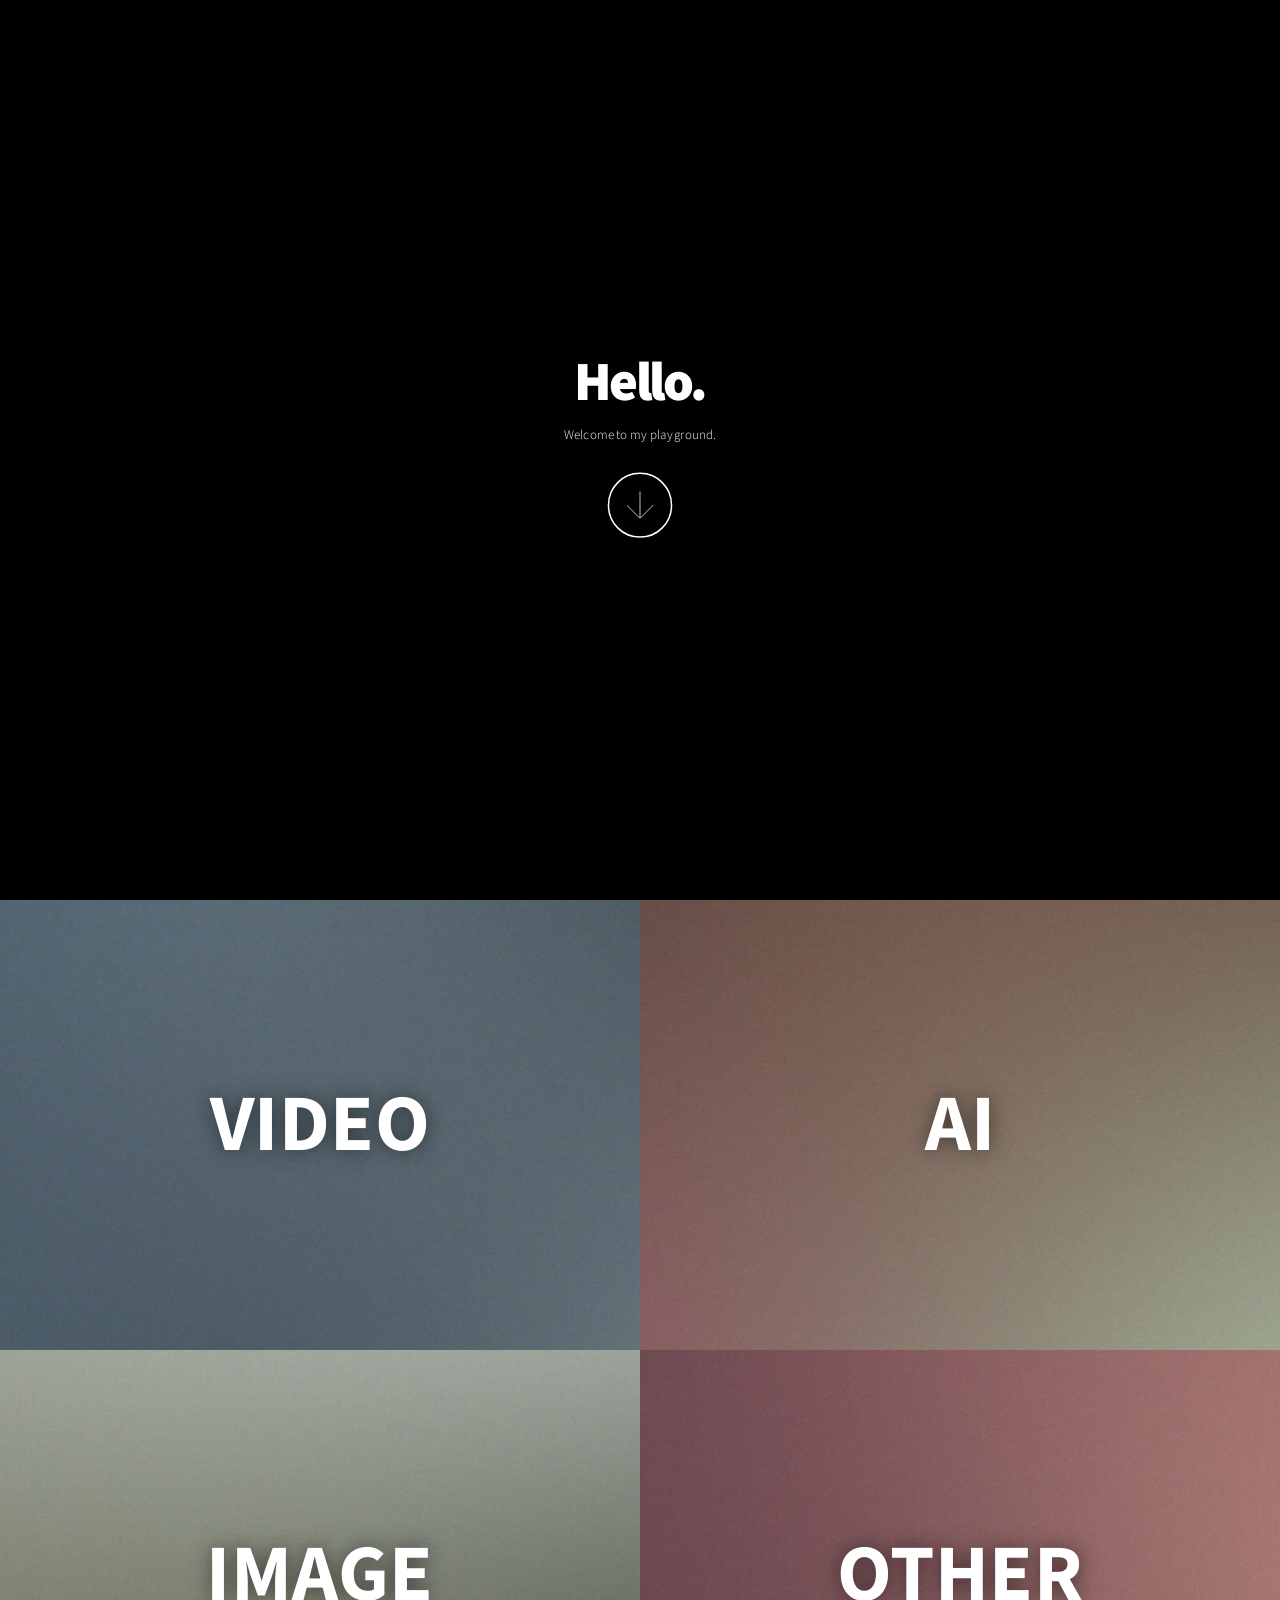
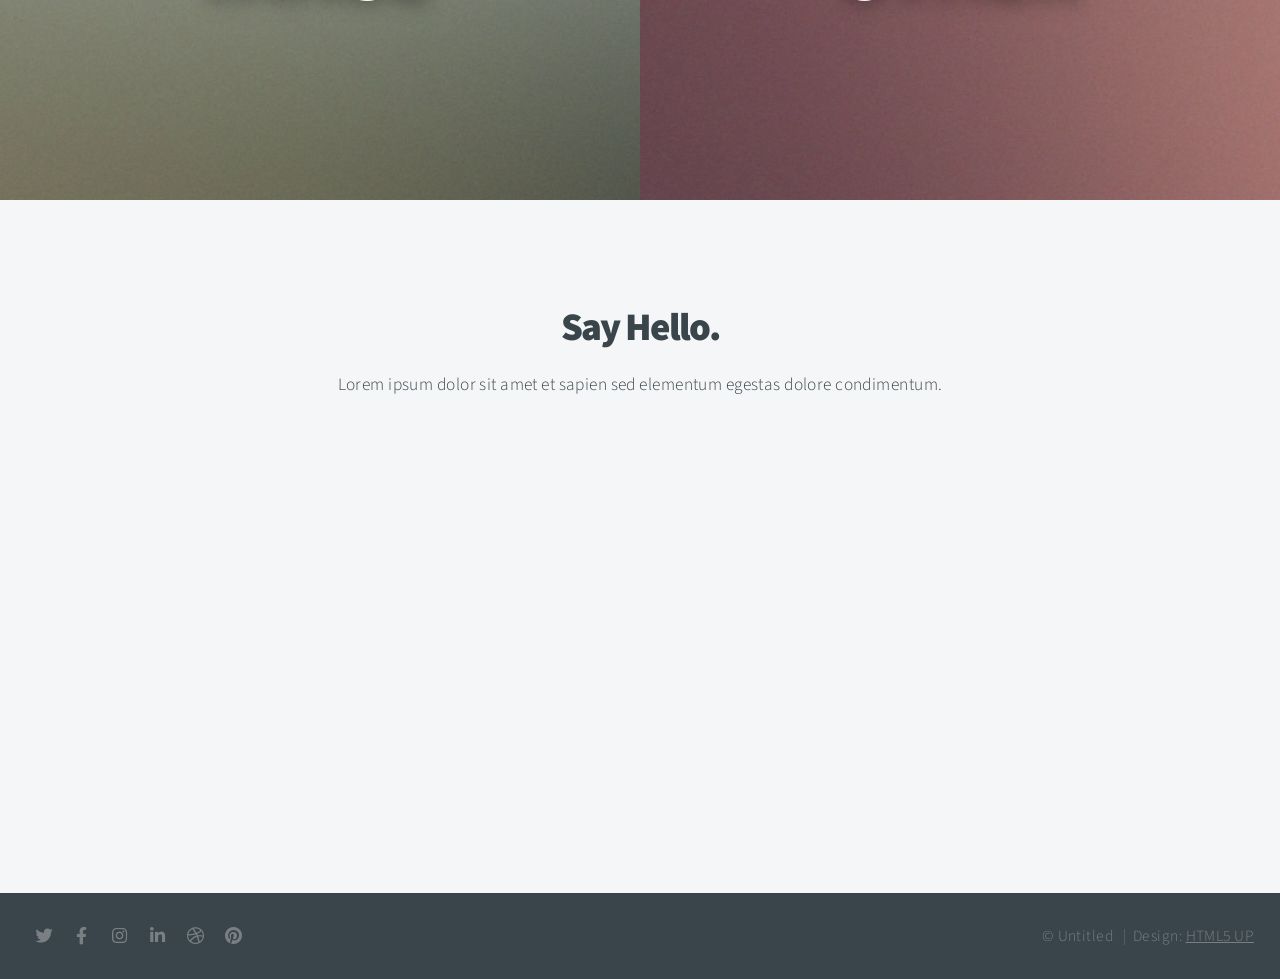
==== commit bebd8b4a: "upload" ====
--- a/index.html
+++ b/index.html
@@ -16,6 +16,7 @@
     <noscript
       ><link rel="stylesheet" href="assets/css/noscript.css"
     /></noscript>
+    <link rel="icon" type="image/x-icon" href="images/favicon.png" />
   </head>
   <body class="is-preload">
     <!-- Header removed -->
@@ -49,7 +50,7 @@
           <article class="from-left">
             <a href="#" class="image fit gallery-trigger" data-gallery="1">
               <img src="images/thumbs/01.jpg" alt="" />
-              <div class="panel-text">One</div>
+              <div class="panel-text">Video</div>
             </a>
           </article>
 
@@ -57,7 +58,7 @@
           <article class="from-right">
             <a href="#" class="image fit gallery-trigger" data-gallery="2">
               <img src="images/thumbs/02.jpg" alt="" />
-              <div class="panel-text">Two</div>
+              <div class="panel-text">AI</div>
             </a>
           </article>
 
@@ -65,7 +66,7 @@
           <article class="from-left">
             <a href="#" class="image fit gallery-trigger" data-gallery="3">
               <img src="images/thumbs/03.jpg" alt="" />
-              <div class="panel-text">Three</div>
+              <div class="panel-text">Image</div>
             </a>
           </article>
 
@@ -73,7 +74,7 @@
           <article class="from-right">
             <a href="#" class="image fit gallery-trigger" data-gallery="4">
               <img src="images/thumbs/04.jpg" alt="" />
-              <div class="panel-text">Four</div>
+              <div class="panel-text">Other</div>
             </a>
           </article>
         </div>
@@ -88,17 +89,27 @@
           class="lightbox-gallery"
           id="gallery-1"
           data-link-href="video.html"
-          data-link-text="See more of video"
-          style="position: absolute; left: -9999px; top: -9999px"
-        >
-          <article>
-            <a href="images/fulls/01.jpg">
-              <img src="images/fulls/01.jpg" alt="" />
-            </a>
-          </article>
-          <article>
-            <a href="images/fulls/happy.jpg">
-              <img src="images/fulls/happy.jpg" alt="" />
+          data-link-text="Explore Video"
+          style="position: absolute; left: -9999px; top: -9999px"
+        >
+          <article>
+            <a href="images/fulls/video/video-thumbnail.jpg">
+              <img src="images/fulls/video/video-thumbnail.jpg" alt="" />
+            </a>
+          </article>
+          <article>
+            <a href="images/fulls/video/squid-image.webp">
+              <img src="images/fulls/video/squid-image.webp" alt="" />
+            </a>
+          </article>
+          <article>
+            <a href="images/fulls/video/video-thumb.jpg">
+              <img src="images/fulls/video/video-thumb.jpg" alt="" />
+            </a>
+          </article>
+          <article>
+            <a href="images/fulls/video/bakery-image.webp">
+              <img src="images/fulls/video/bakery-image.webp" alt="" />
             </a>
           </article>
           <!-- Add more images here for Gallery 1 -->
@@ -107,13 +118,13 @@
         <div
           class="lightbox-gallery"
           id="gallery-2"
-          data-link-href="consistent.html"
-          data-link-text="Go to consistent.html"
-          style="position: absolute; left: -9999px; top: -9999px"
-        >
-          <article>
-            <a href="images/fulls/02.jpg">
-              <img src="images/fulls/02.jpg" alt="" />
+          data-link-href="ai.html"
+          data-link-text="Explore AI"
+          style="position: absolute; left: -9999px; top: -9999px"
+        >
+          <article>
+            <a href="images/fulls/ai/consistent-thumb.jpg">
+              <img src="images/fulls/ai/consistent-thumb.jpg" alt="" />
             </a>
           </article>
           <!-- Add more images here for Gallery 2 -->
@@ -122,12 +133,22 @@
         <div
           class="lightbox-gallery"
           id="gallery-3"
-          data-link-href="3D.html"
-          data-link-text="Go to 3D.html"
-          style="position: absolute; left: -9999px; top: -9999px"
-        >
-          <article>
-            <a href="images/fulls/03.jpg">
+          data-link-href="image.html"
+          data-link-text="Explore Images"
+          style="position: absolute; left: -9999px; top: -9999px"
+        >
+          <article>
+            <a href="images/fulls/image/mona-lisa-768.jpg">
+              <img src="images/fulls/03.jpg" alt="" />
+            </a>
+          </article>
+          <article>
+            <a href="images/fulls/image/puzzle.jpg">
+              <img src="images/fulls/03.jpg" alt="" />
+            </a>
+          </article>
+          <article>
+            <a href="images/fulls/image/icon-examples.png">
               <img src="images/fulls/03.jpg" alt="" />
             </a>
           </article>
@@ -138,22 +159,22 @@
           class="lightbox-gallery"
           id="gallery-4"
           data-link-href="other.html"
-          data-link-text="Go to other.html"
-          style="position: absolute; left: -9999px; top: -9999px"
-        >
-          <article>
-            <a href="images/fulls/04.jpg">
-              <img src="images/fulls/04.jpg" alt="" />
-            </a>
-          </article>
-          <article>
-            <a href="images/fulls/05.jpg">
-              <img src="images/fulls/05.jpg" alt="" />
-            </a>
-          </article>
-          <article>
-            <a href="images/fulls/smiley.png">
-              <img src="images/fulls/smiley.png" alt="" />
+          data-link-text="Explore Other"
+          style="position: absolute; left: -9999px; top: -9999px"
+        >
+          <article>
+            <a href="images/fulls/other/mars-preview.jpg">
+              <img src="images/fulls/other/mars-preview.jpg" alt="" />
+            </a>
+          </article>
+          <article>
+            <a href="images/fulls/other/elearning-thumbnail.png">
+              <img src="images/fulls/other/elearning-thumbnail.png" alt="" />
+            </a>
+          </article>
+          <article>
+            <a href="images/fulls/other/html-image.jpg">
+              <img src="images/fulls/other/html-image.jpg" alt="" />
             </a>
           </article>
         </div>
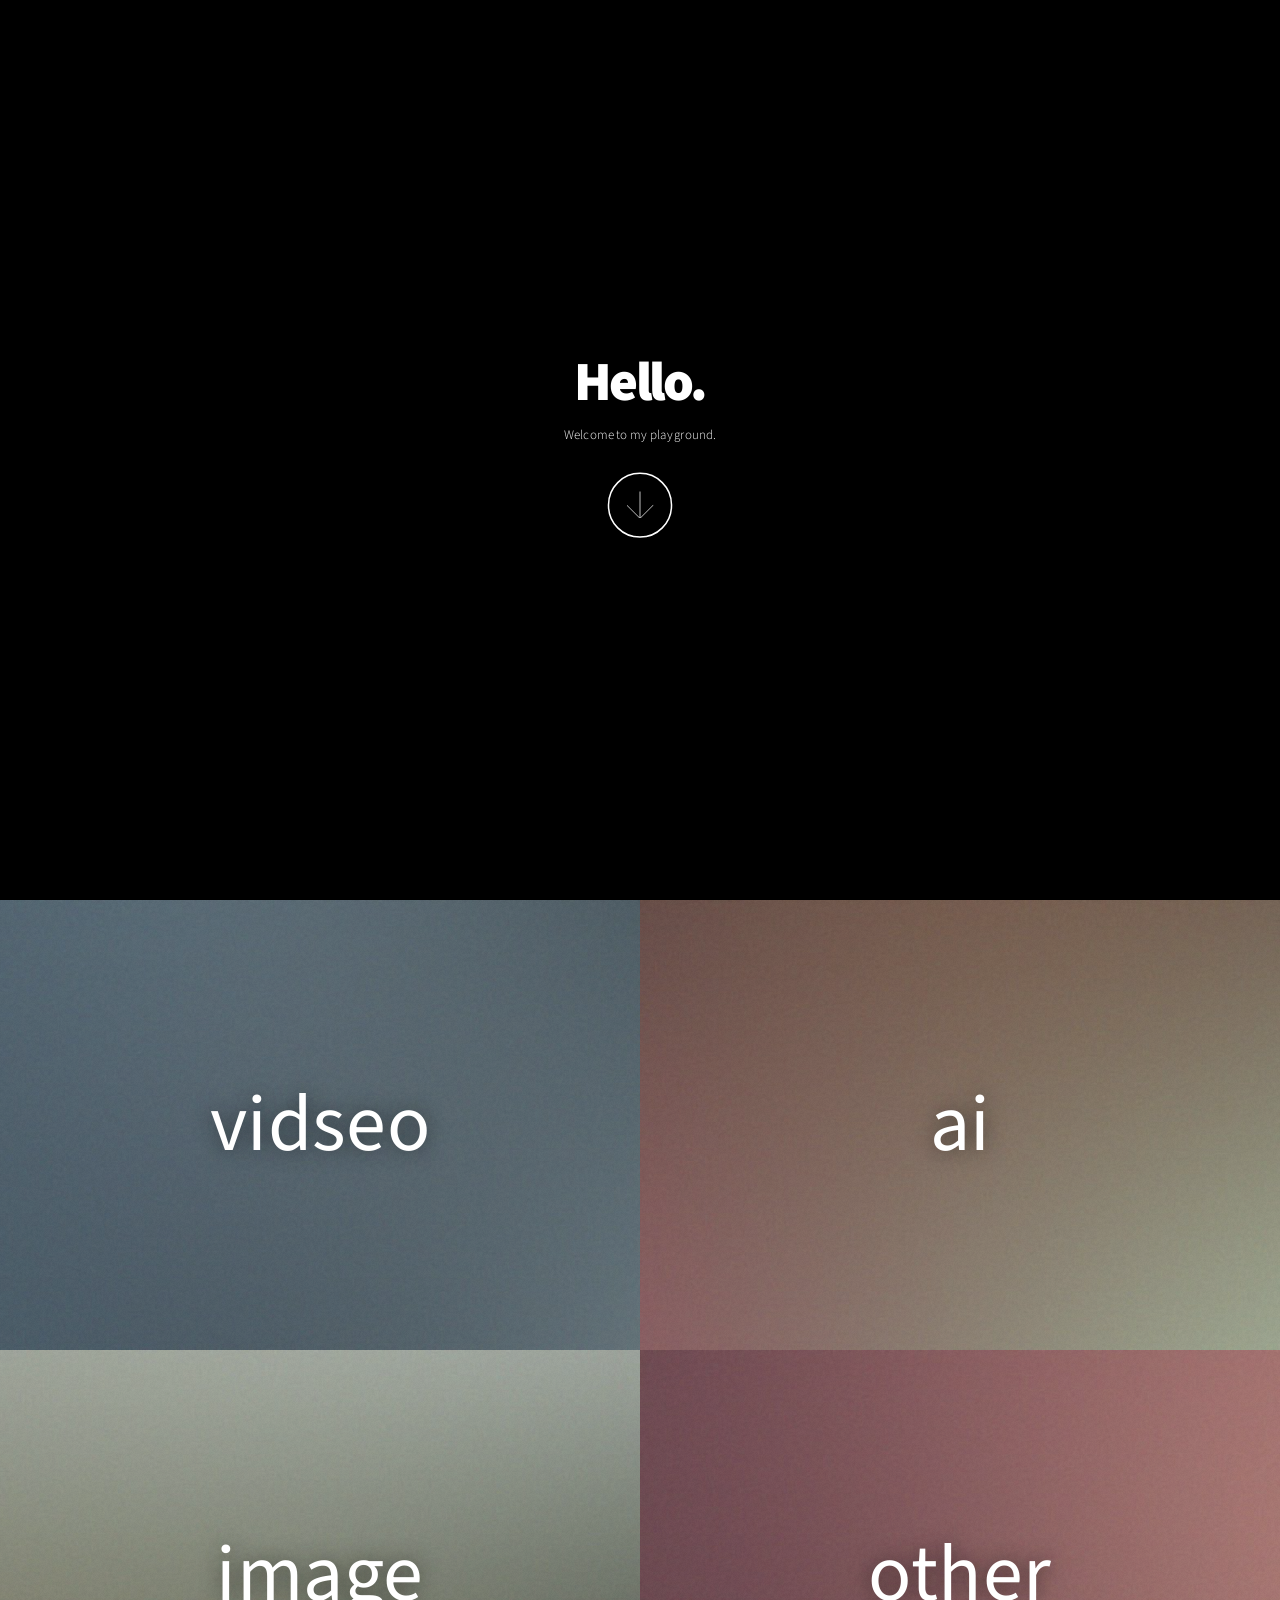
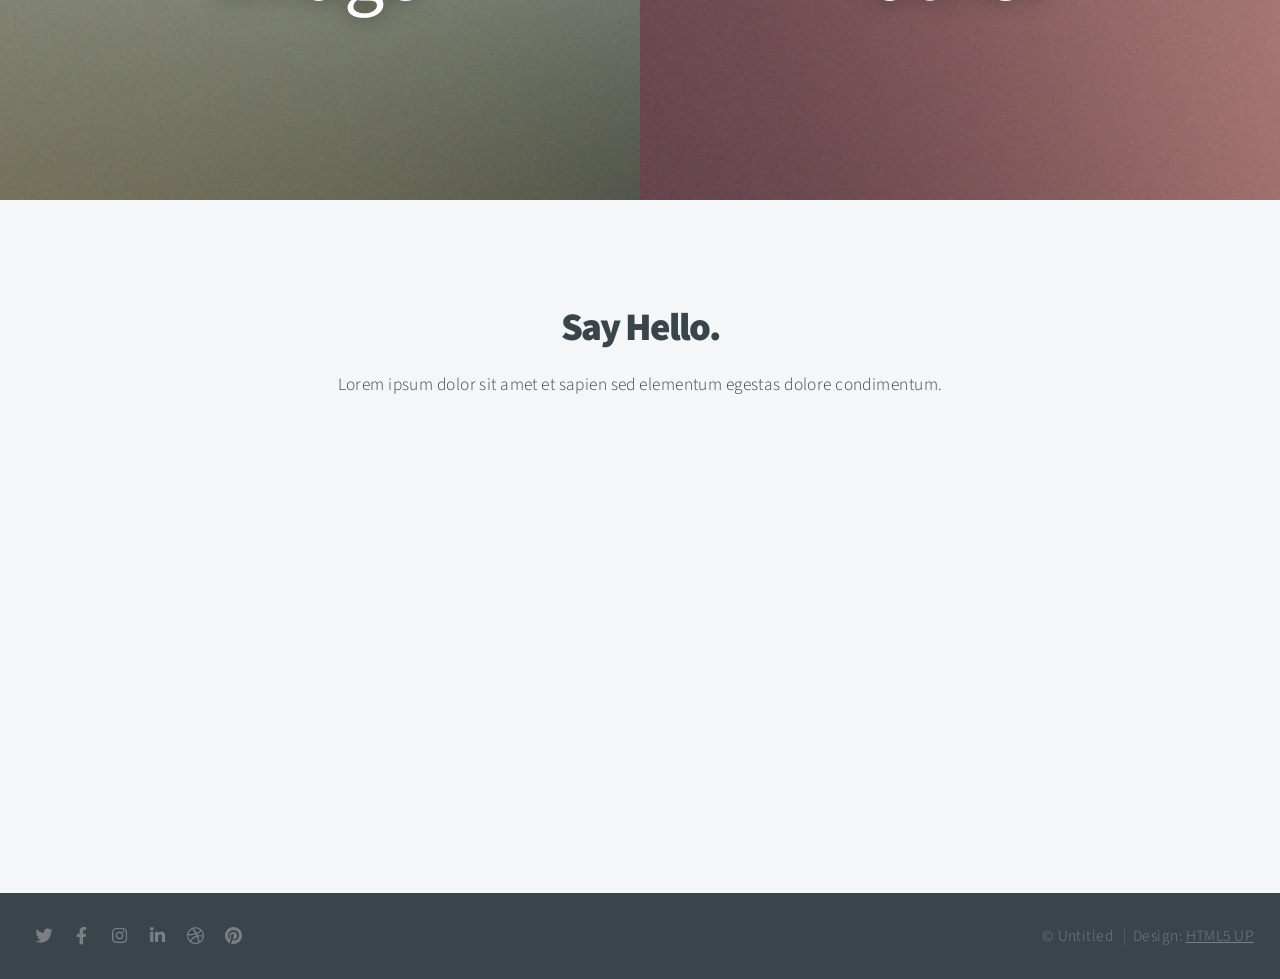
==== commit 5c3590ae: "Add files via upload" ====
--- a/index.html
+++ b/index.html
@@ -50,7 +50,7 @@
           <article class="from-left">
             <a href="#" class="image fit gallery-trigger" data-gallery="1">
               <img src="images/thumbs/01.jpg" alt="" />
-              <div class="panel-text">Video</div>
+              <div class="panel-text">vidseo</div>
             </a>
           </article>
 
@@ -58,7 +58,7 @@
           <article class="from-right">
             <a href="#" class="image fit gallery-trigger" data-gallery="2">
               <img src="images/thumbs/02.jpg" alt="" />
-              <div class="panel-text">AI</div>
+              <div class="panel-text">ai</div>
             </a>
           </article>
 
@@ -66,7 +66,7 @@
           <article class="from-left">
             <a href="#" class="image fit gallery-trigger" data-gallery="3">
               <img src="images/thumbs/03.jpg" alt="" />
-              <div class="panel-text">Image</div>
+              <div class="panel-text">image</div>
             </a>
           </article>
 
@@ -74,7 +74,7 @@
           <article class="from-right">
             <a href="#" class="image fit gallery-trigger" data-gallery="4">
               <img src="images/thumbs/04.jpg" alt="" />
-              <div class="panel-text">Other</div>
+              <div class="panel-text">other</div>
             </a>
           </article>
         </div>
@@ -102,11 +102,7 @@
               <img src="images/fulls/video/squid-image.webp" alt="" />
             </a>
           </article>
-          <article>
-            <a href="images/fulls/video/video-thumb.jpg">
-              <img src="images/fulls/video/video-thumb.jpg" alt="" />
-            </a>
-          </article>
+
           <article>
             <a href="images/fulls/video/bakery-image.webp">
               <img src="images/fulls/video/bakery-image.webp" alt="" />
@@ -125,6 +121,16 @@
           <article>
             <a href="images/fulls/ai/consistent-thumb.jpg">
               <img src="images/fulls/ai/consistent-thumb.jpg" alt="" />
+            </a>
+          </article>
+          <article>
+            <a href="images/fulls/ai/restored.jpg">
+              <img src="images/fulls/ai/restored.jpg" alt="" />
+            </a>
+          </article>
+          <article>
+            <a href="images/fulls/ai/woman-ai.jpg">
+              <img src="images/fulls/ai/woman-ai.jpg" alt="" />
             </a>
           </article>
           <!-- Add more images here for Gallery 2 -->
--- a/assets/css/main.css
+++ b/assets/css/main.css
@@ -2441,8 +2441,8 @@
   justify-content: center;
   color: #ffffff;
   font-size: clamp(2.5rem, 8vw, 5rem);
-  font-weight: 700;
-  text-transform: uppercase;
+  font-weight: 400;
+
   text-shadow: 0 0 20px rgba(0, 0, 0, 0.5);
   pointer-events: none;
 }
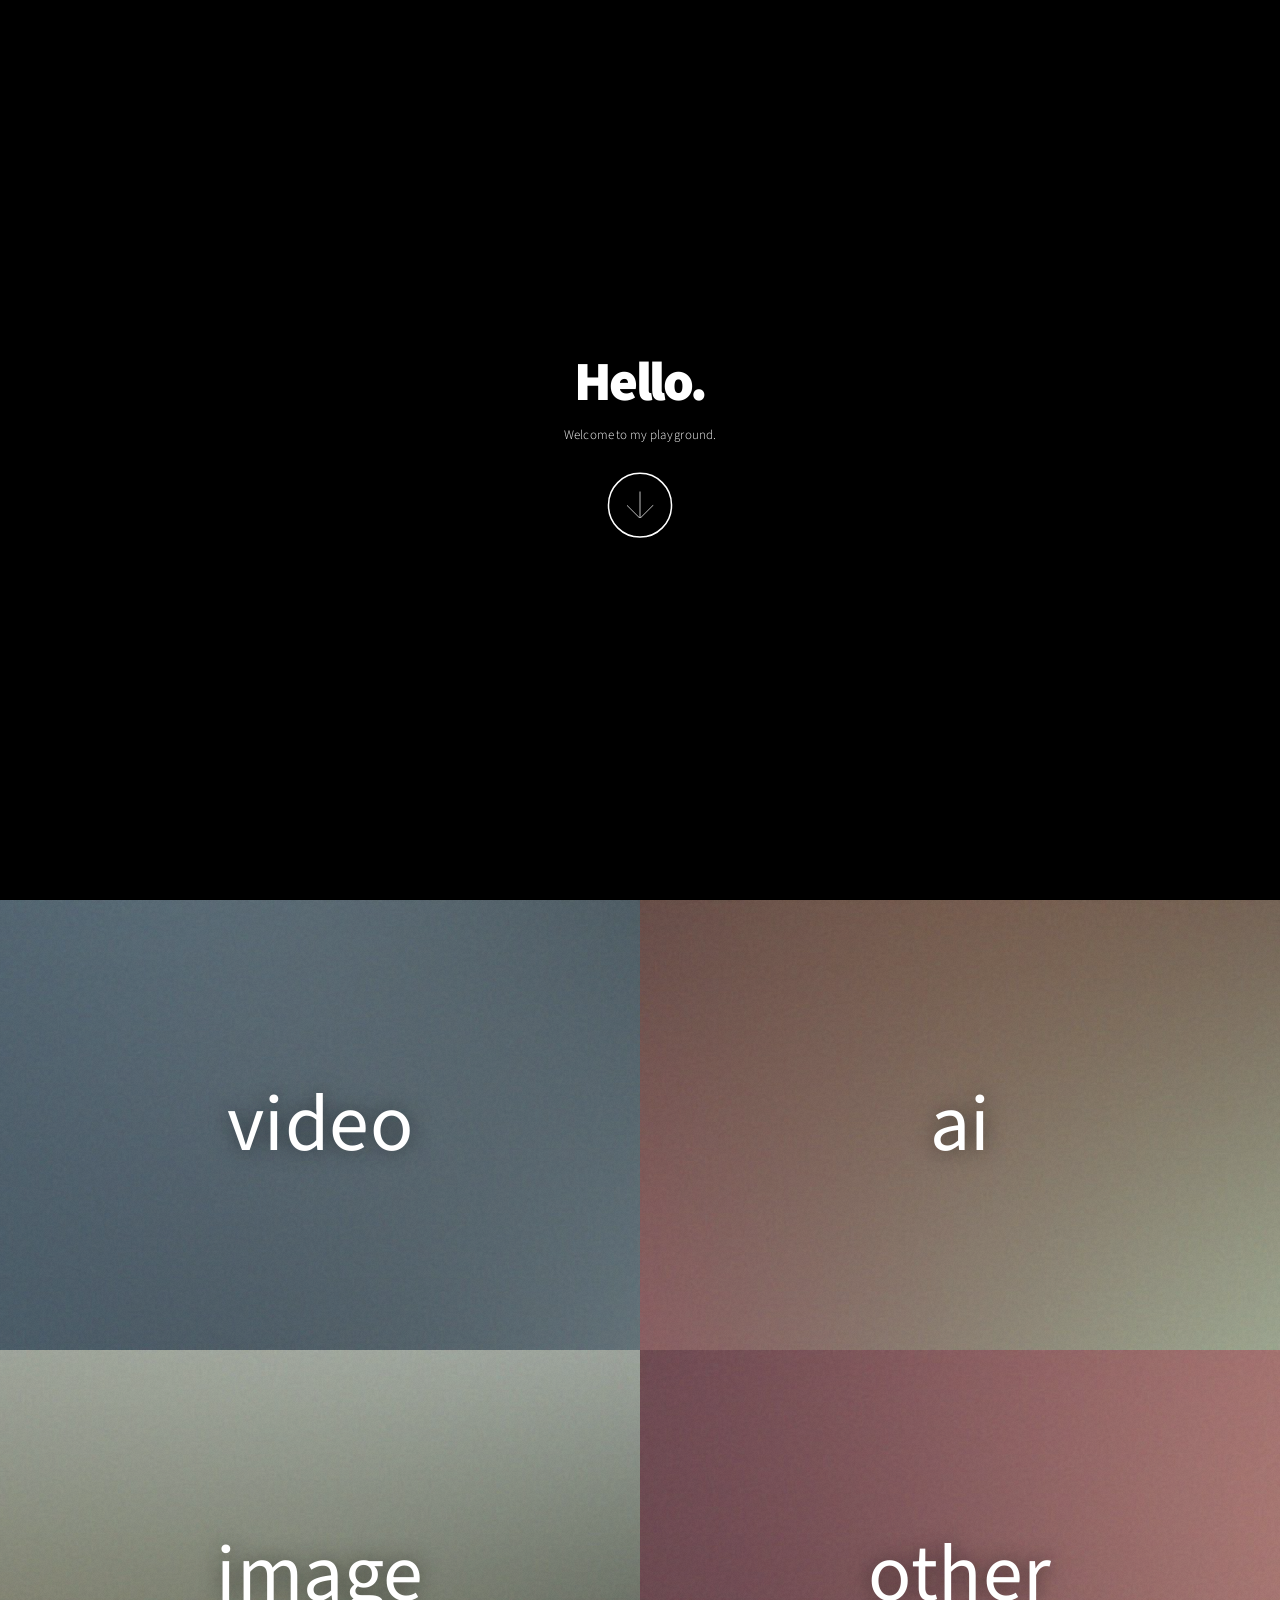
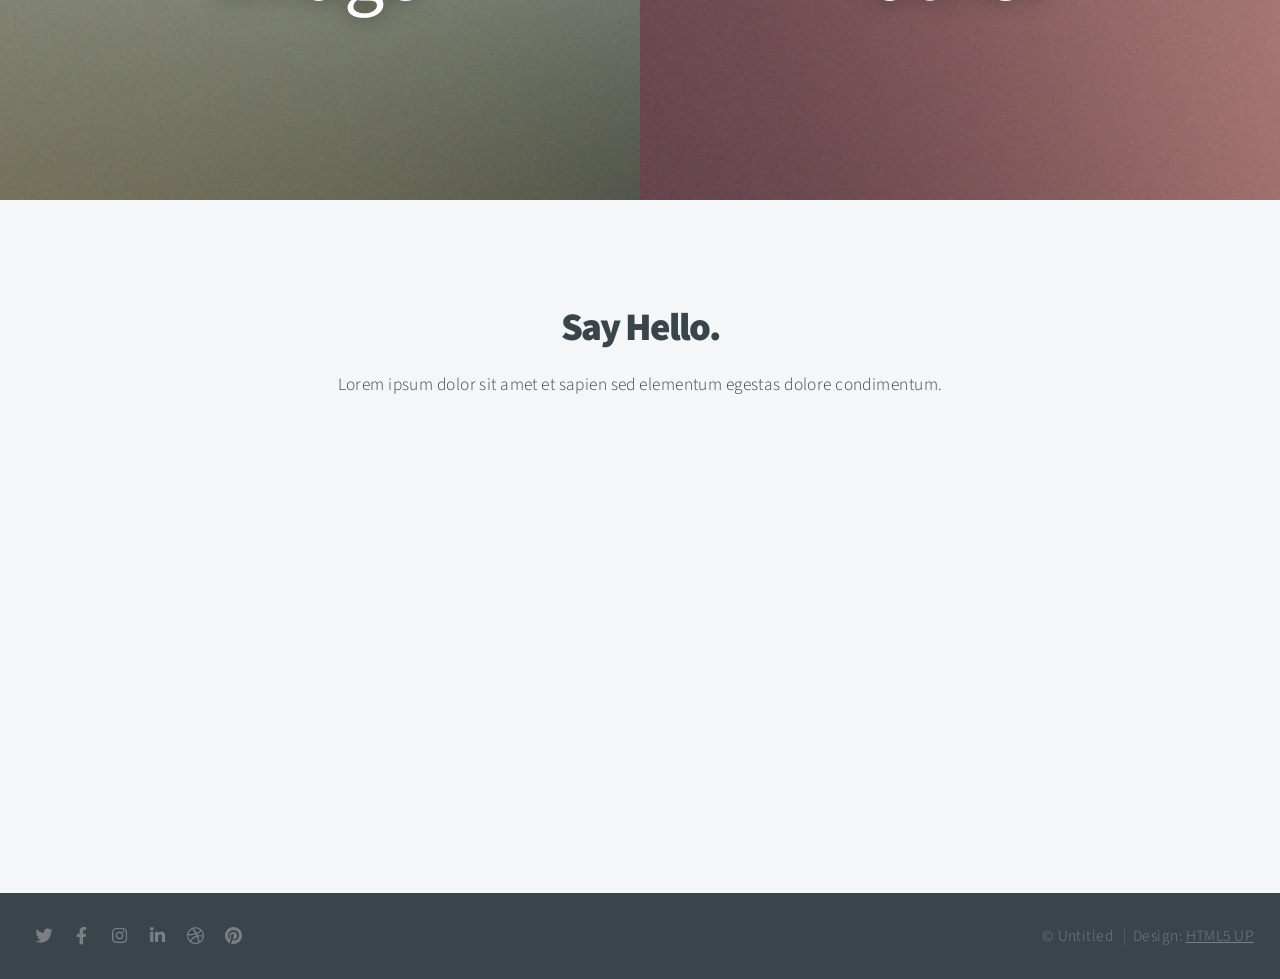
==== commit d6bf558d: "Add files via upload" ====
--- a/index.html
+++ b/index.html
@@ -1,9 +1,5 @@
 <!doctype html>
-<!--
-	Big Picture by HTML5 UP
-	html5up.net | @ajlkn
-	Free for personal and commercial use under the CCA 3.0 license (html5up.net/license)
--->
+
 <html>
   <head>
     <title>BlackBrush</title>
@@ -39,8 +35,6 @@
       </div>
     </section>
 
-    <!-- #one and #two removed per request -->
-
     <!-- Work -->
     <section id="work" class="main style3 primary">
       <div class="content">
@@ -50,7 +44,7 @@
           <article class="from-left">
             <a href="#" class="image fit gallery-trigger" data-gallery="1">
               <img src="images/thumbs/01.jpg" alt="" />
-              <div class="panel-text">vidseo</div>
+              <div class="panel-text">video</div>
             </a>
           </article>
 
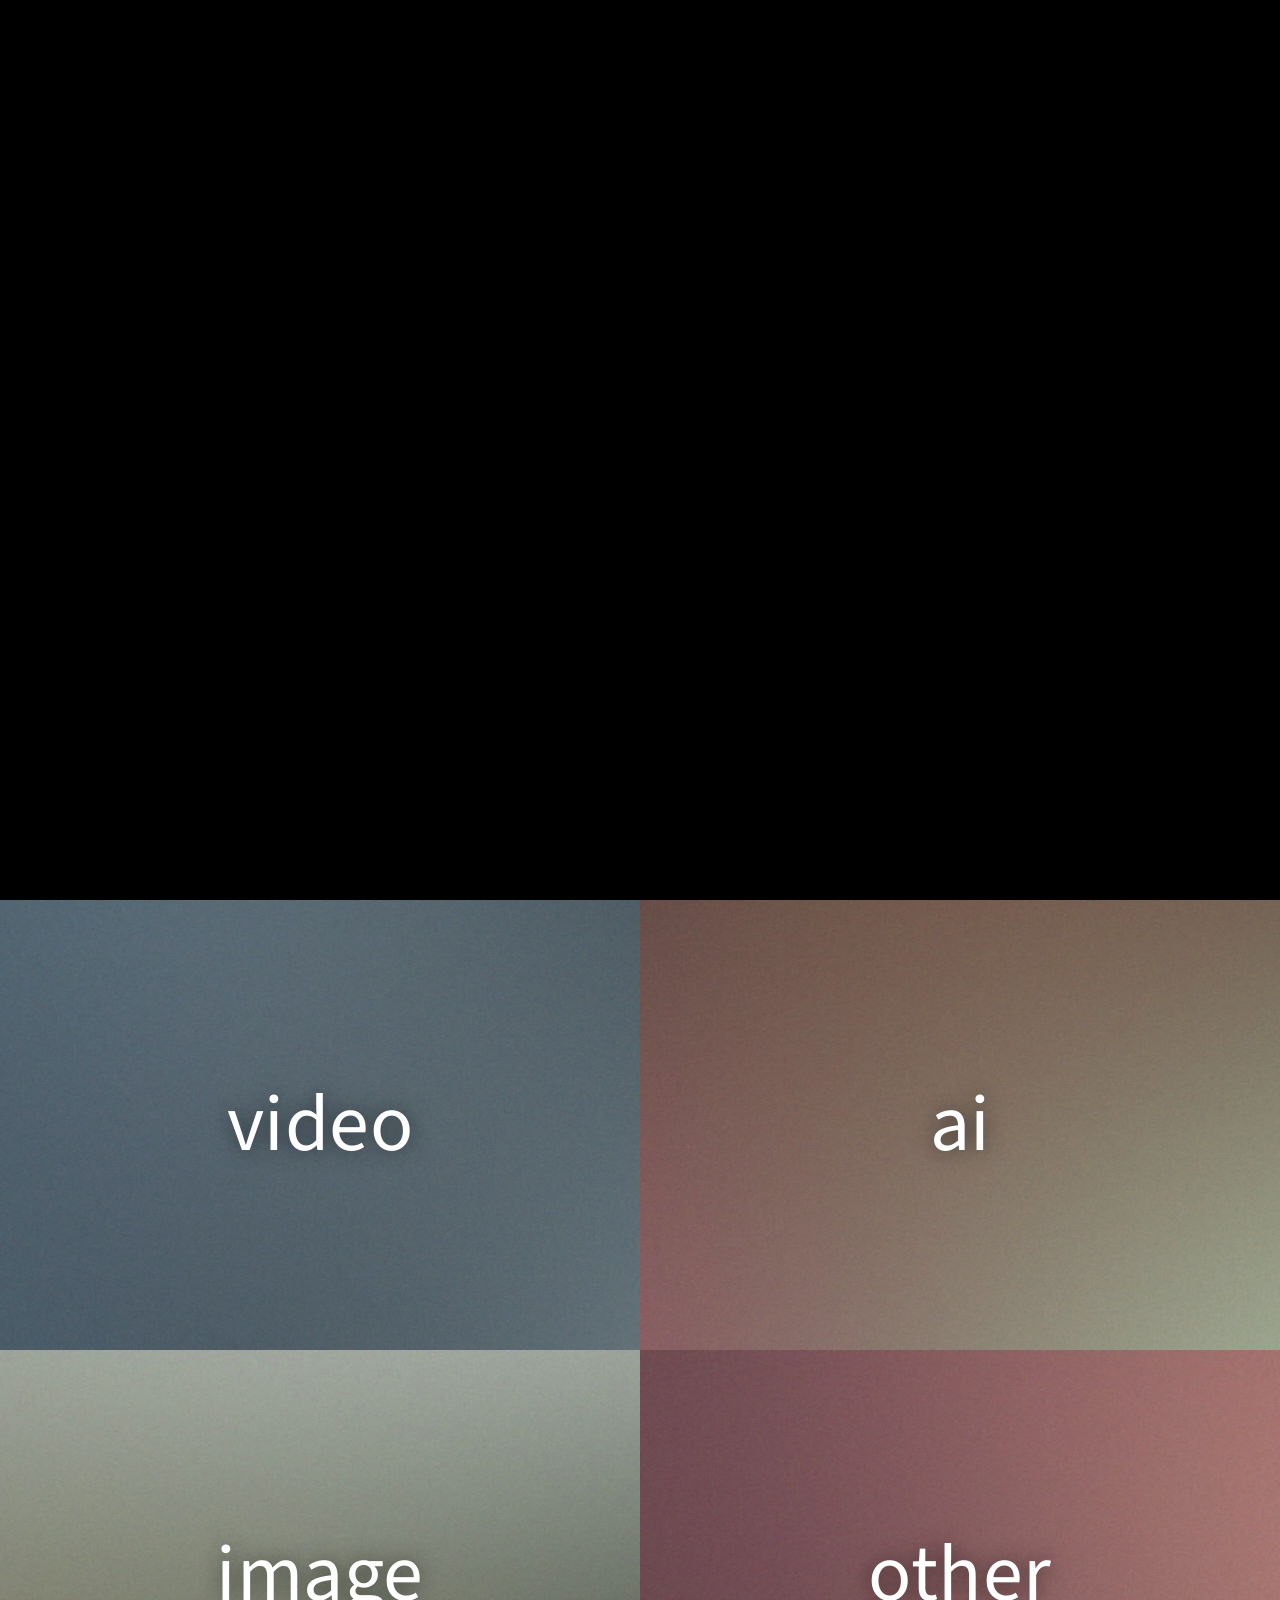
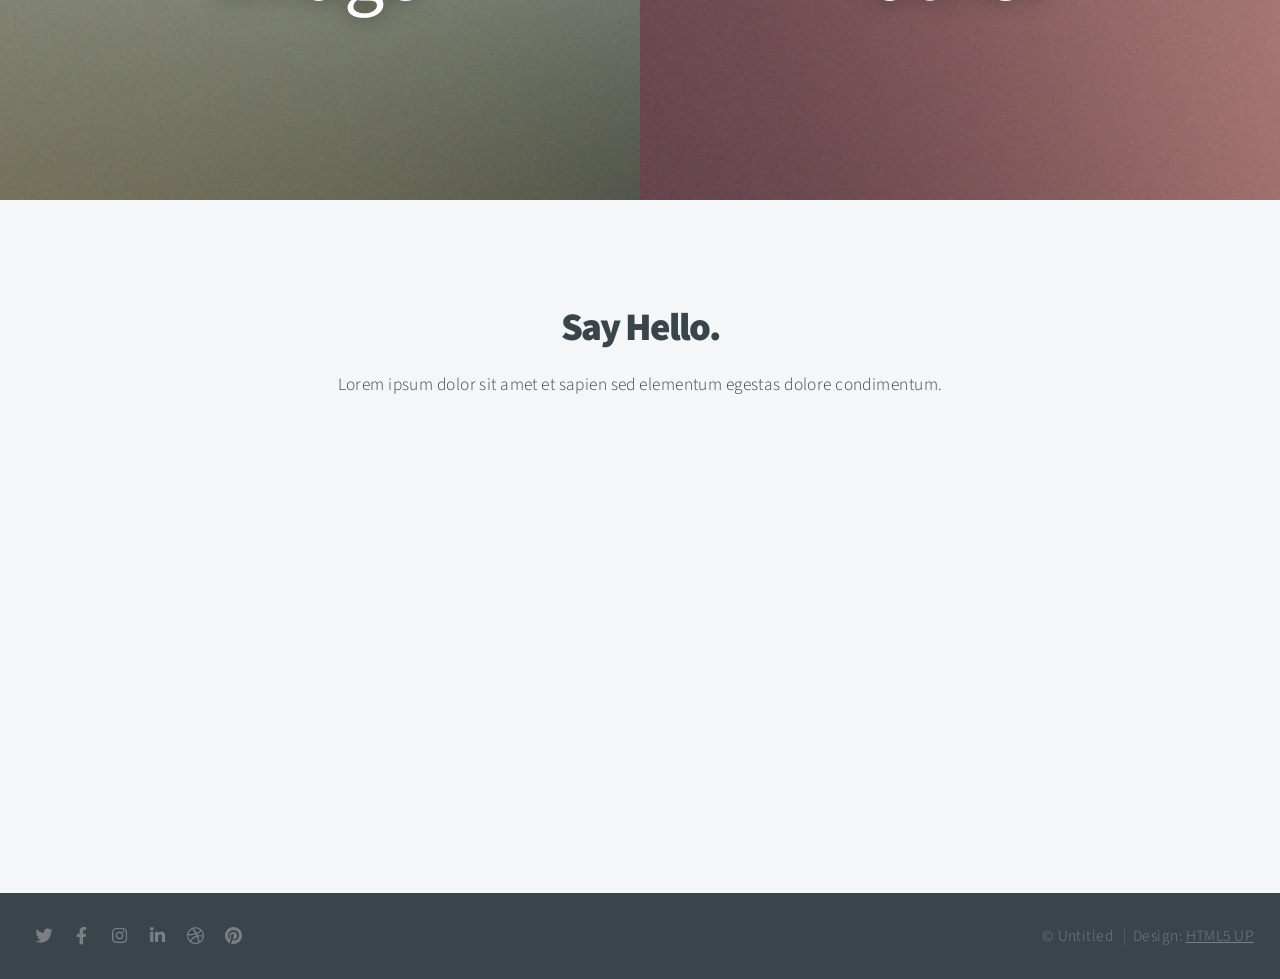
==== commit f69f9421: "Add files via upload" ====
--- a/index.html
+++ b/index.html
@@ -12,7 +12,7 @@
     <noscript
       ><link rel="stylesheet" href="assets/css/noscript.css"
     /></noscript>
-    <link rel="icon" type="image/x-icon" href="images/favicon.png" />
+    <link rel="icon" type="image/png" href="images/favicon.png" />
   </head>
   <body class="is-preload">
     <!-- Header removed -->
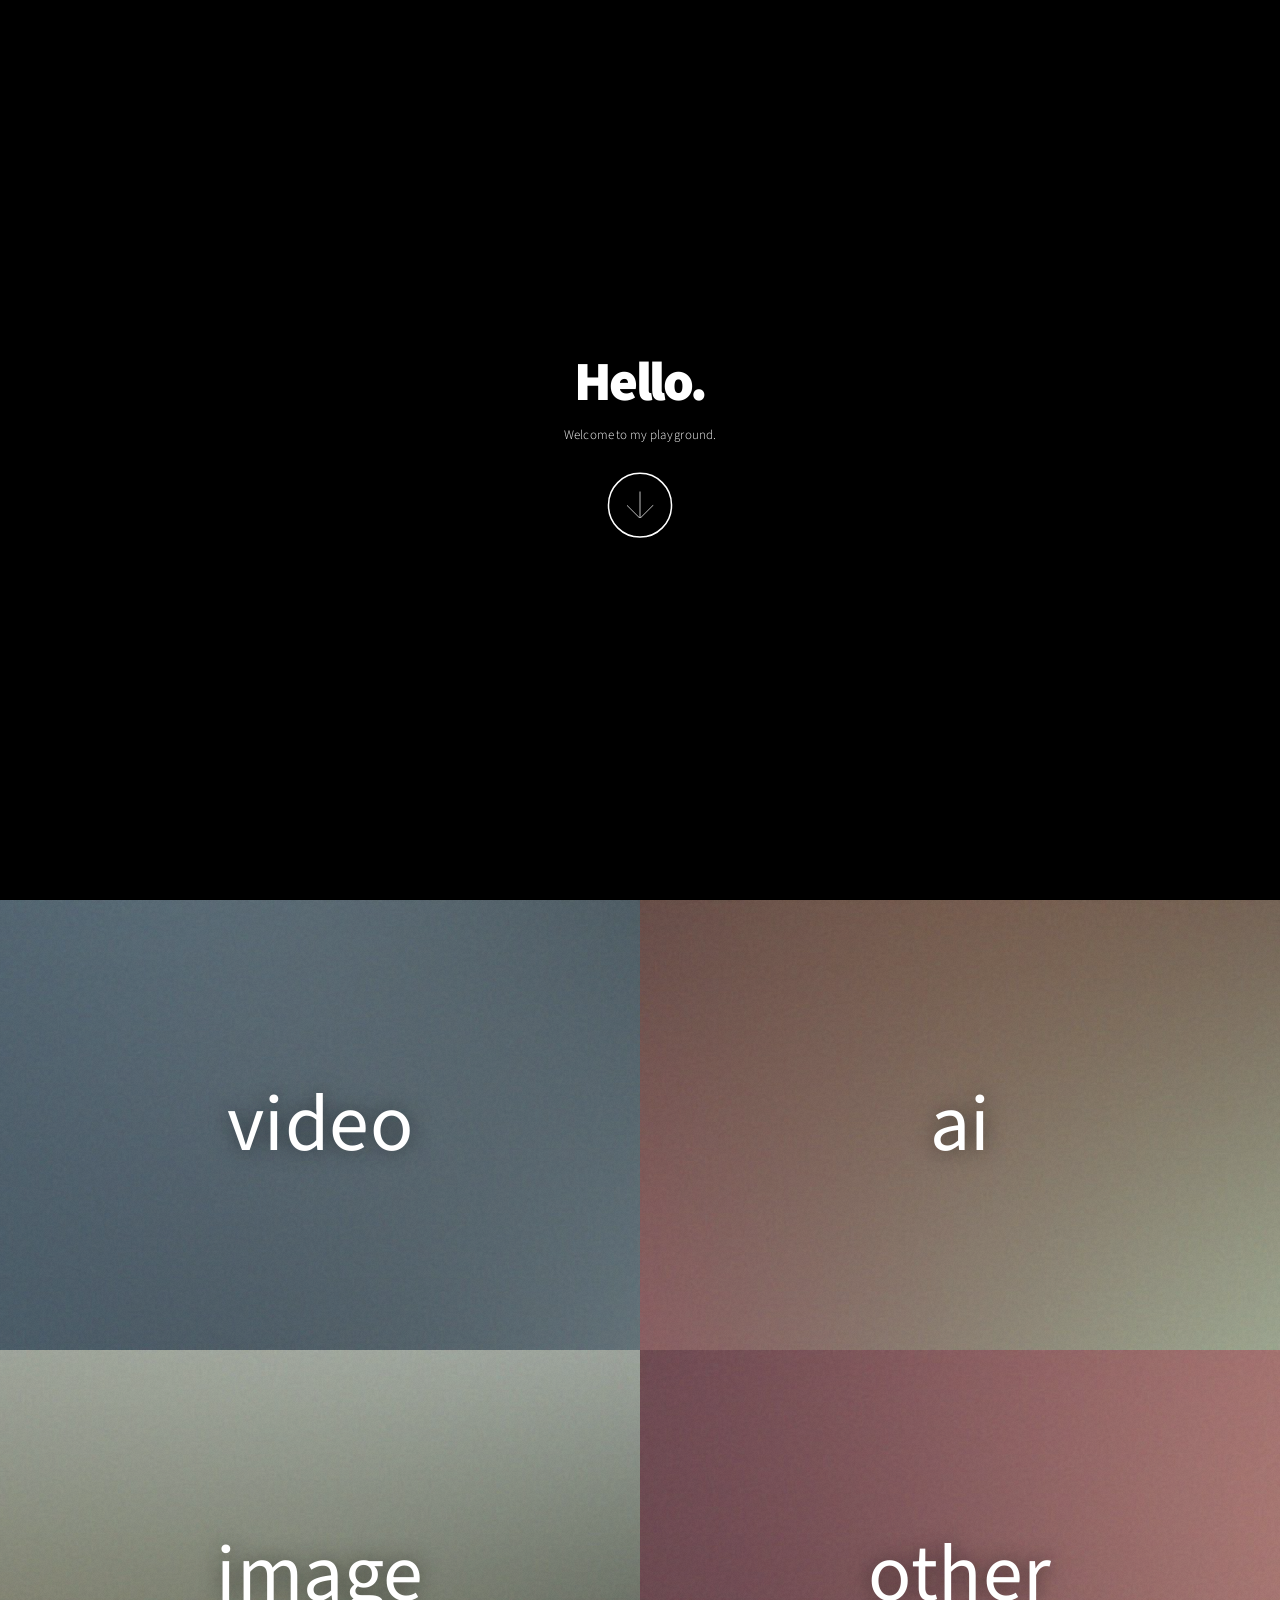
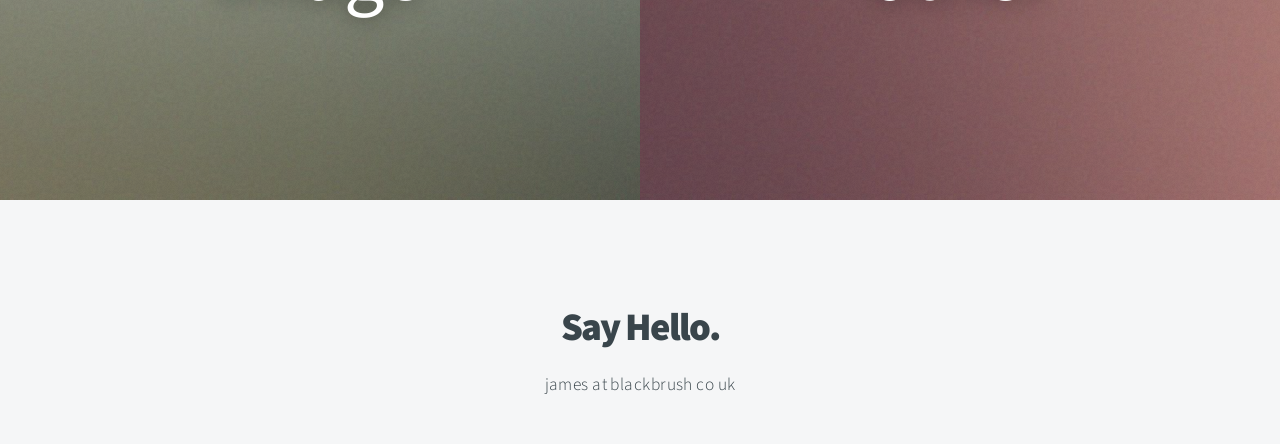
==== commit e5f8d203: "Add files via upload" ====
--- a/index.html
+++ b/index.html
@@ -186,78 +186,10 @@
       <div class="content">
         <header>
           <h2>Say Hello.</h2>
-          <p>
-            Lorem ipsum dolor sit amet et sapien sed elementum egestas dolore
-            condimentum.
-          </p>
+          <p>james at blackbrush co uk</p>
         </header>
-        <div class="box">
-          <form method="post" action="#">
-            <div class="fields">
-              <div class="field half">
-                <input type="text" name="name" placeholder="Name" />
-              </div>
-              <div class="field half">
-                <input type="email" name="email" placeholder="Email" />
-              </div>
-              <div class="field">
-                <textarea
-                  name="message"
-                  placeholder="Message"
-                  rows="6"
-                ></textarea>
-              </div>
-            </div>
-            <ul class="actions special">
-              <li><input type="submit" value="Send Message" /></li>
-            </ul>
-          </form>
-        </div>
       </div>
     </section>
-
-    <!-- Footer -->
-    <footer id="footer">
-      <!-- Icons -->
-      <ul class="icons">
-        <li>
-          <a href="#" class="icon brands fa-twitter"
-            ><span class="label">Twitter</span></a
-          >
-        </li>
-        <li>
-          <a href="#" class="icon brands fa-facebook-f"
-            ><span class="label">Facebook</span></a
-          >
-        </li>
-        <li>
-          <a href="#" class="icon brands fa-instagram"
-            ><span class="label">Instagram</span></a
-          >
-        </li>
-        <li>
-          <a href="#" class="icon brands fa-linkedin-in"
-            ><span class="label">LinkedIn</span></a
-          >
-        </li>
-        <li>
-          <a href="#" class="icon brands fa-dribbble"
-            ><span class="label">Dribbble</span></a
-          >
-        </li>
-        <li>
-          <a href="#" class="icon brands fa-pinterest"
-            ><span class="label">Pinterest</span></a
-          >
-        </li>
-      </ul>
-
-      <!-- Menu -->
-      <ul class="menu">
-        <li>&copy; Untitled</li>
-        <li>Design: <a href="https://html5up.net">HTML5 UP</a></li>
-      </ul>
-    </footer>
 
     <!-- Scripts -->
     <script src="assets/js/jquery.min.js"></script>
